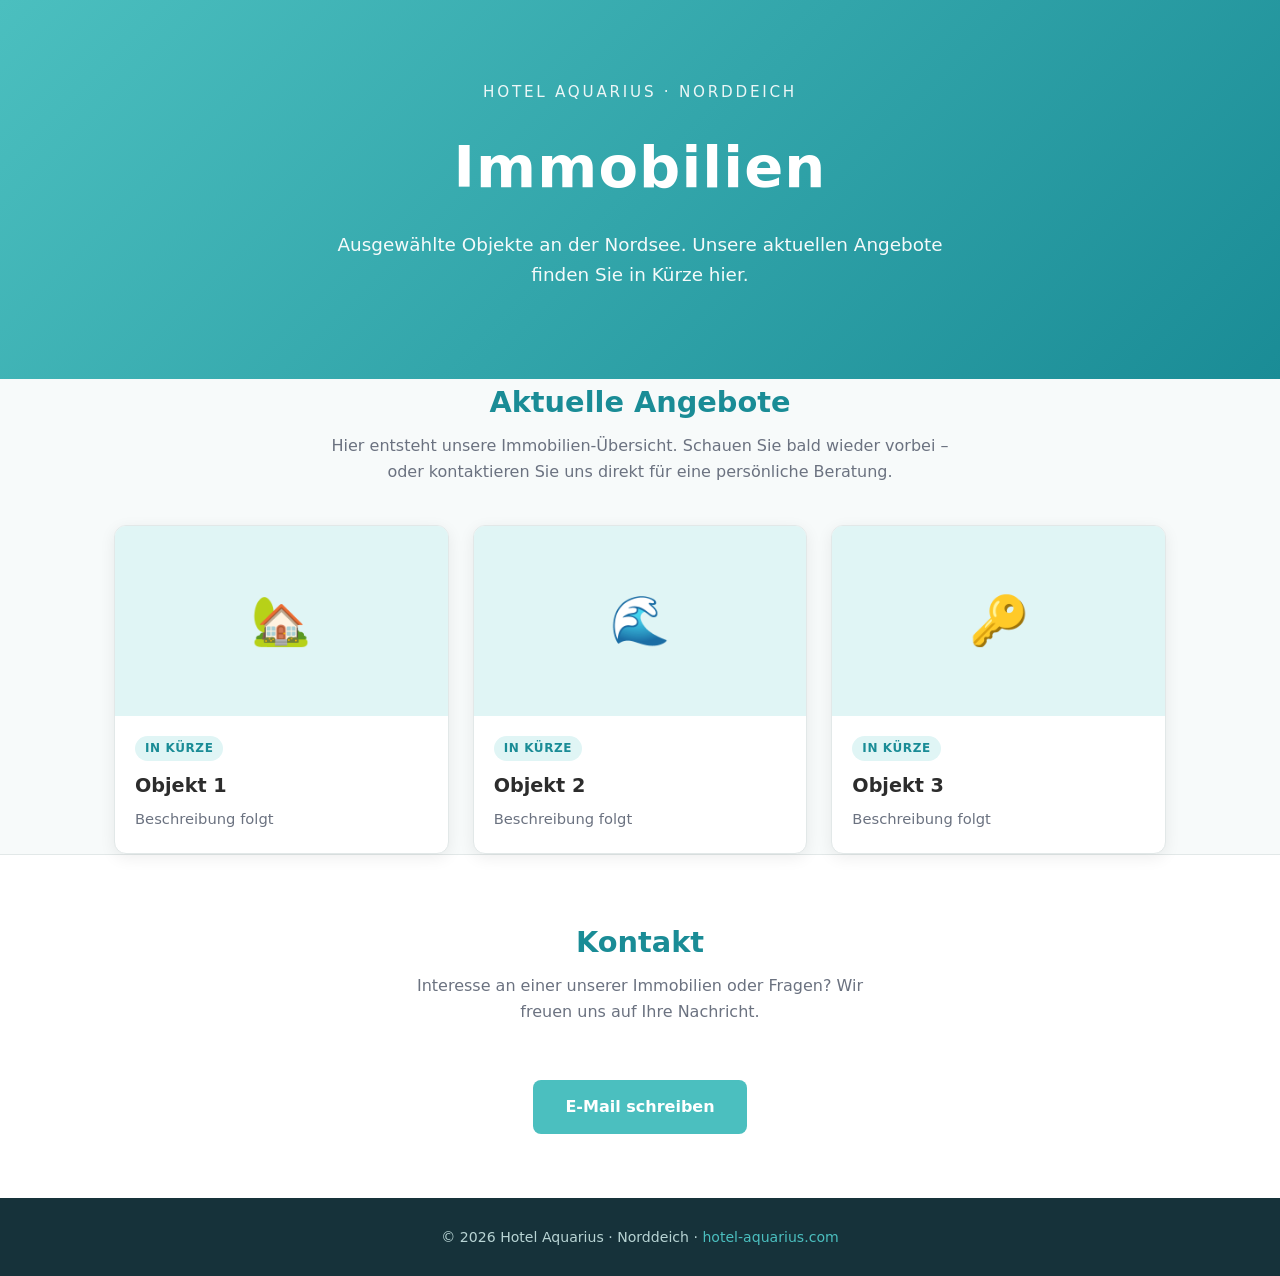
==== immobilien/index.html @ f86bed3d "Immobilien-Landingpage (statisch) Statische Seite für immobilien.hotel-aquarius.com unter immobilien" ====
<!DOCTYPE html>
<html lang="de">
<head>
<meta charset="UTF-8">
<meta name="viewport" content="width=device-width, initial-scale=1.0">
<title>Immobilien · Hotel Aquarius Norddeich</title>
<meta name="description" content="Immobilien-Angebote – Hotel Aquarius, Norddeich.">
<style>
  :root {
    --teal:       #4BBFBF;
    --teal-dark:  #1A8C96;
    --teal-light: #e0f5f5;
    --bg:         #f7fafa;
    --white:      #ffffff;
    --text:       #2c2c2c;
    --gray:       #6b7280;
    --border:     #e2e8e8;
    --shadow:     0 4px 16px rgba(0,0,0,0.07);
  }
  * { box-sizing: border-box; margin: 0; padding: 0; }
  html { scroll-behavior: smooth; }
  body {
    font-family: "Segoe UI", system-ui, -apple-system, sans-serif;
    color: var(--text);
    background: var(--bg);
    line-height: 1.6;
  }
  a { color: var(--teal-dark); }

  /* ── Hero ──────────────────────────────────────────────── */
  .hero {
    background: linear-gradient(135deg, var(--teal) 0%, var(--teal-dark) 100%);
    color: var(--white);
    padding: 80px 24px 90px;
    text-align: center;
  }
  .hero .brand {
    font-size: 0.95rem;
    letter-spacing: 0.18em;
    text-transform: uppercase;
    opacity: 0.9;
    margin-bottom: 18px;
  }
  .hero h1 {
    font-size: clamp(2.2rem, 5vw, 3.6rem);
    font-weight: 800;
    letter-spacing: 0.02em;
    margin-bottom: 16px;
  }
  .hero p {
    font-size: 1.15rem;
    max-width: 620px;
    margin: 0 auto;
    opacity: 0.95;
  }

  /* ── Container ─────────────────────────────────────────── */
  .wrap { max-width: 1100px; margin: 0 auto; padding: 0 24px; }
  section { padding: 64px 0; }
  section h2 {
    font-size: 1.8rem;
    color: var(--teal-dark);
    margin-bottom: 8px;
    text-align: center;
  }
  section .lead {
    text-align: center;
    color: var(--gray);
    max-width: 640px;
    margin: 0 auto 40px;
  }

  /* ── Objekt-Karten (Platzhalter) ──────────────────────── */
  .grid {
    display: grid;
    grid-template-columns: repeat(auto-fill, minmax(300px, 1fr));
    gap: 24px;
  }
  .card {
    background: var(--white);
    border: 1px solid var(--border);
    border-radius: 12px;
    overflow: hidden;
    box-shadow: var(--shadow);
    transition: transform 0.15s, box-shadow 0.15s;
  }
  .card:hover { transform: translateY(-4px); box-shadow: 0 8px 24px rgba(0,0,0,0.12); }
  .card .thumb {
    height: 190px;
    background: var(--teal-light);
    display: flex;
    align-items: center;
    justify-content: center;
    color: var(--teal-dark);
    font-size: 3rem;
  }
  .card .body { padding: 18px 20px 22px; }
  .card .badge {
    display: inline-block;
    background: var(--teal-light);
    color: var(--teal-dark);
    font-size: 0.75rem;
    font-weight: 700;
    padding: 3px 10px;
    border-radius: 20px;
    margin-bottom: 10px;
    text-transform: uppercase;
    letter-spacing: 0.05em;
  }
  .card h3 { font-size: 1.2rem; margin-bottom: 6px; }
  .card .meta { color: var(--gray); font-size: 0.92rem; }

  /* ── Kontakt ───────────────────────────────────────────── */
  .contact {
    background: var(--white);
    border-top: 1px solid var(--border);
  }
  .contact-box {
    max-width: 520px;
    margin: 0 auto;
    text-align: center;
  }
  .btn {
    display: inline-block;
    background: var(--teal);
    color: var(--white);
    text-decoration: none;
    font-weight: 700;
    padding: 14px 32px;
    border-radius: 8px;
    margin-top: 16px;
    transition: background 0.15s;
  }
  .btn:hover { background: var(--teal-dark); }

  /* ── Footer ────────────────────────────────────────────── */
  footer {
    background: #16323a;
    color: #b8d4d4;
    text-align: center;
    padding: 28px 24px;
    font-size: 0.88rem;
  }
  footer a { color: var(--teal); text-decoration: none; }
</style>
</head>
<body>

  <header class="hero">
    <div class="brand">Hotel Aquarius · Norddeich</div>
    <h1>Immobilien</h1>
    <p>Ausgewählte Objekte an der Nordsee. Unsere aktuellen Angebote
       finden Sie in Kürze hier.</p>
  </header>

  <main>
    <section class="wrap">
      <h2>Aktuelle Angebote</h2>
      <p class="lead">
        Hier entsteht unsere Immobilien-Übersicht. Schauen Sie bald wieder
        vorbei – oder kontaktieren Sie uns direkt für eine persönliche Beratung.
      </p>

      <div class="grid">
        <!-- Platzhalter-Karten – später durch echte Objekte ersetzen -->
        <article class="card">
          <div class="thumb">🏡</div>
          <div class="body">
            <span class="badge">In Kürze</span>
            <h3>Objekt 1</h3>
            <p class="meta">Beschreibung folgt</p>
          </div>
        </article>
        <article class="card">
          <div class="thumb">🌊</div>
          <div class="body">
            <span class="badge">In Kürze</span>
            <h3>Objekt 2</h3>
            <p class="meta">Beschreibung folgt</p>
          </div>
        </article>
        <article class="card">
          <div class="thumb">🔑</div>
          <div class="body">
            <span class="badge">In Kürze</span>
            <h3>Objekt 3</h3>
            <p class="meta">Beschreibung folgt</p>
          </div>
        </article>
      </div>
    </section>

    <section class="contact">
      <div class="wrap contact-box">
        <h2>Kontakt</h2>
        <p class="lead">
          Interesse an einer unserer Immobilien oder Fragen?
          Wir freuen uns auf Ihre Nachricht.
        </p>
        <a class="btn" href="mailto:info@hotel-aquarius.com">E-Mail schreiben</a>
      </div>
    </section>
  </main>

  <footer>
    © <span id="year">2026</span> Hotel Aquarius · Norddeich ·
    <a href="https://hotel-aquarius.com">hotel-aquarius.com</a>
    <script>document.getElementById("year").textContent = new Date().getFullYear();</script>
  </footer>

</body>
</html>
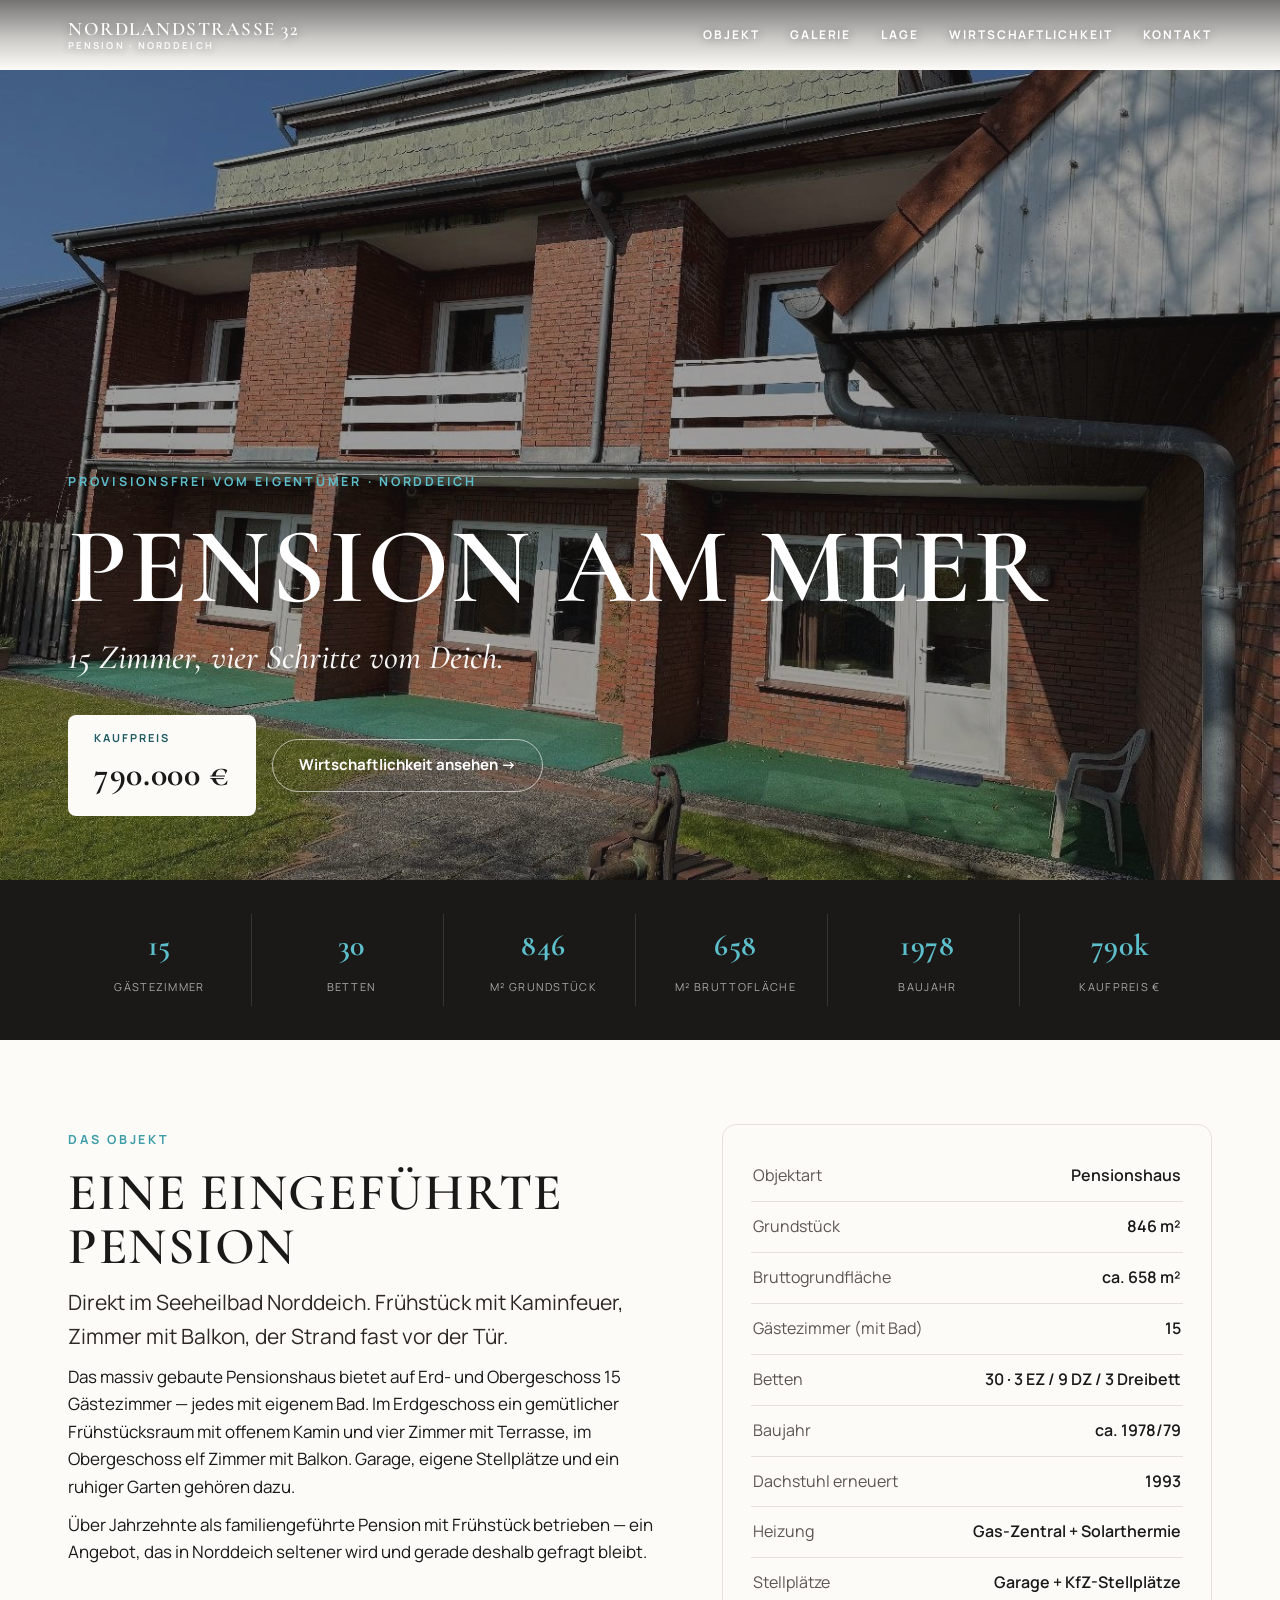
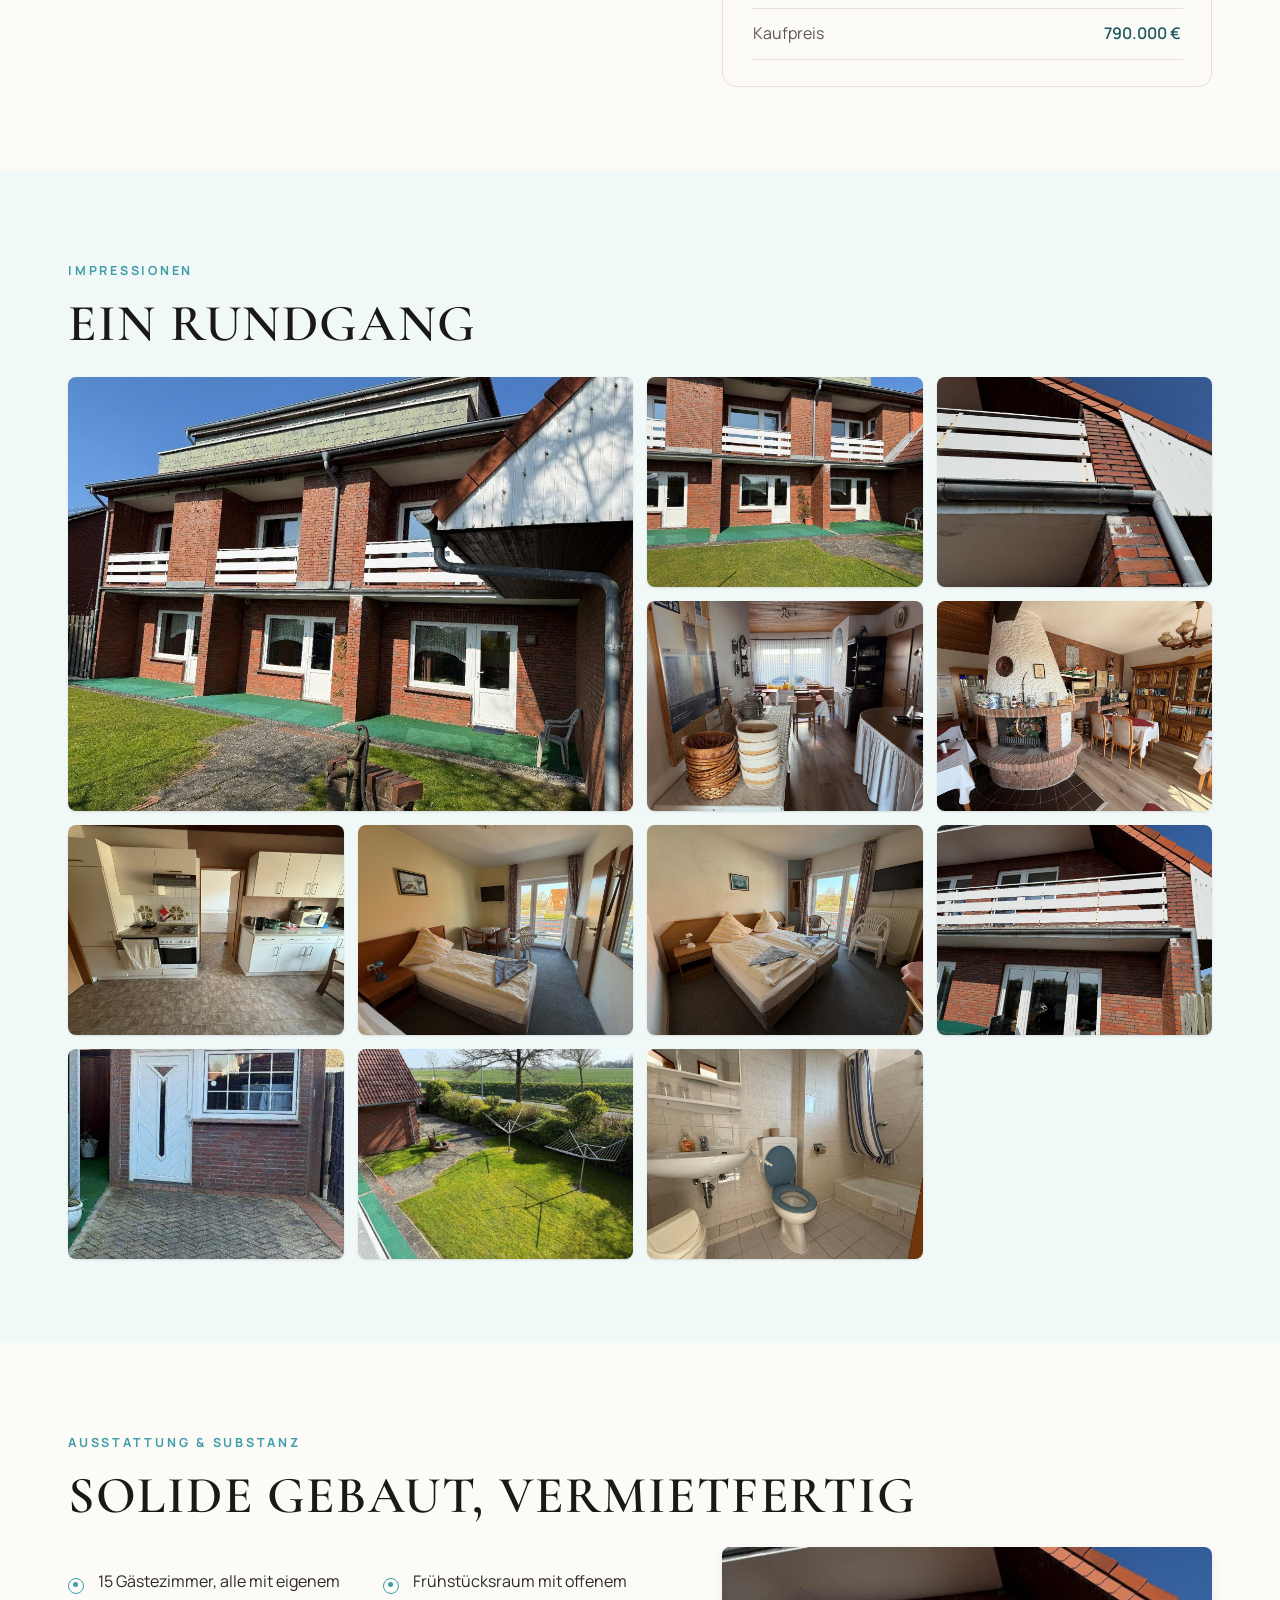
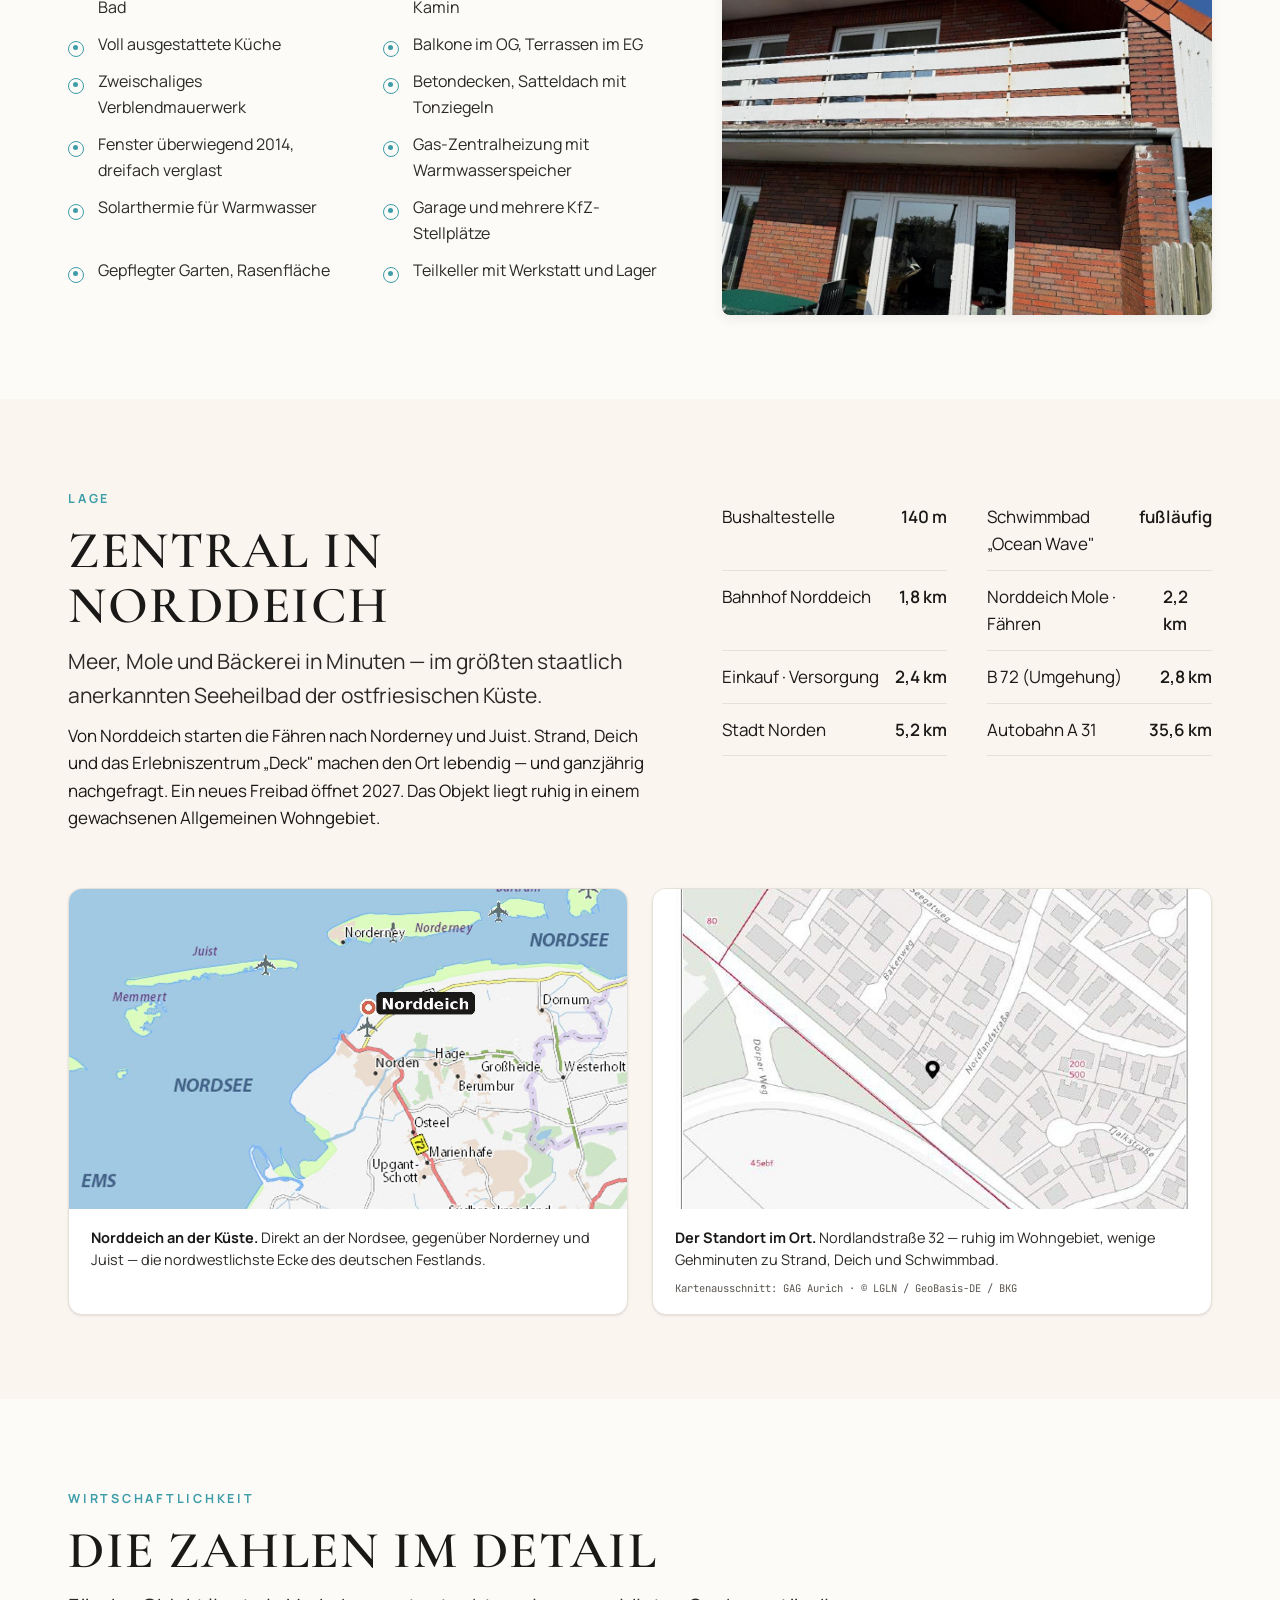
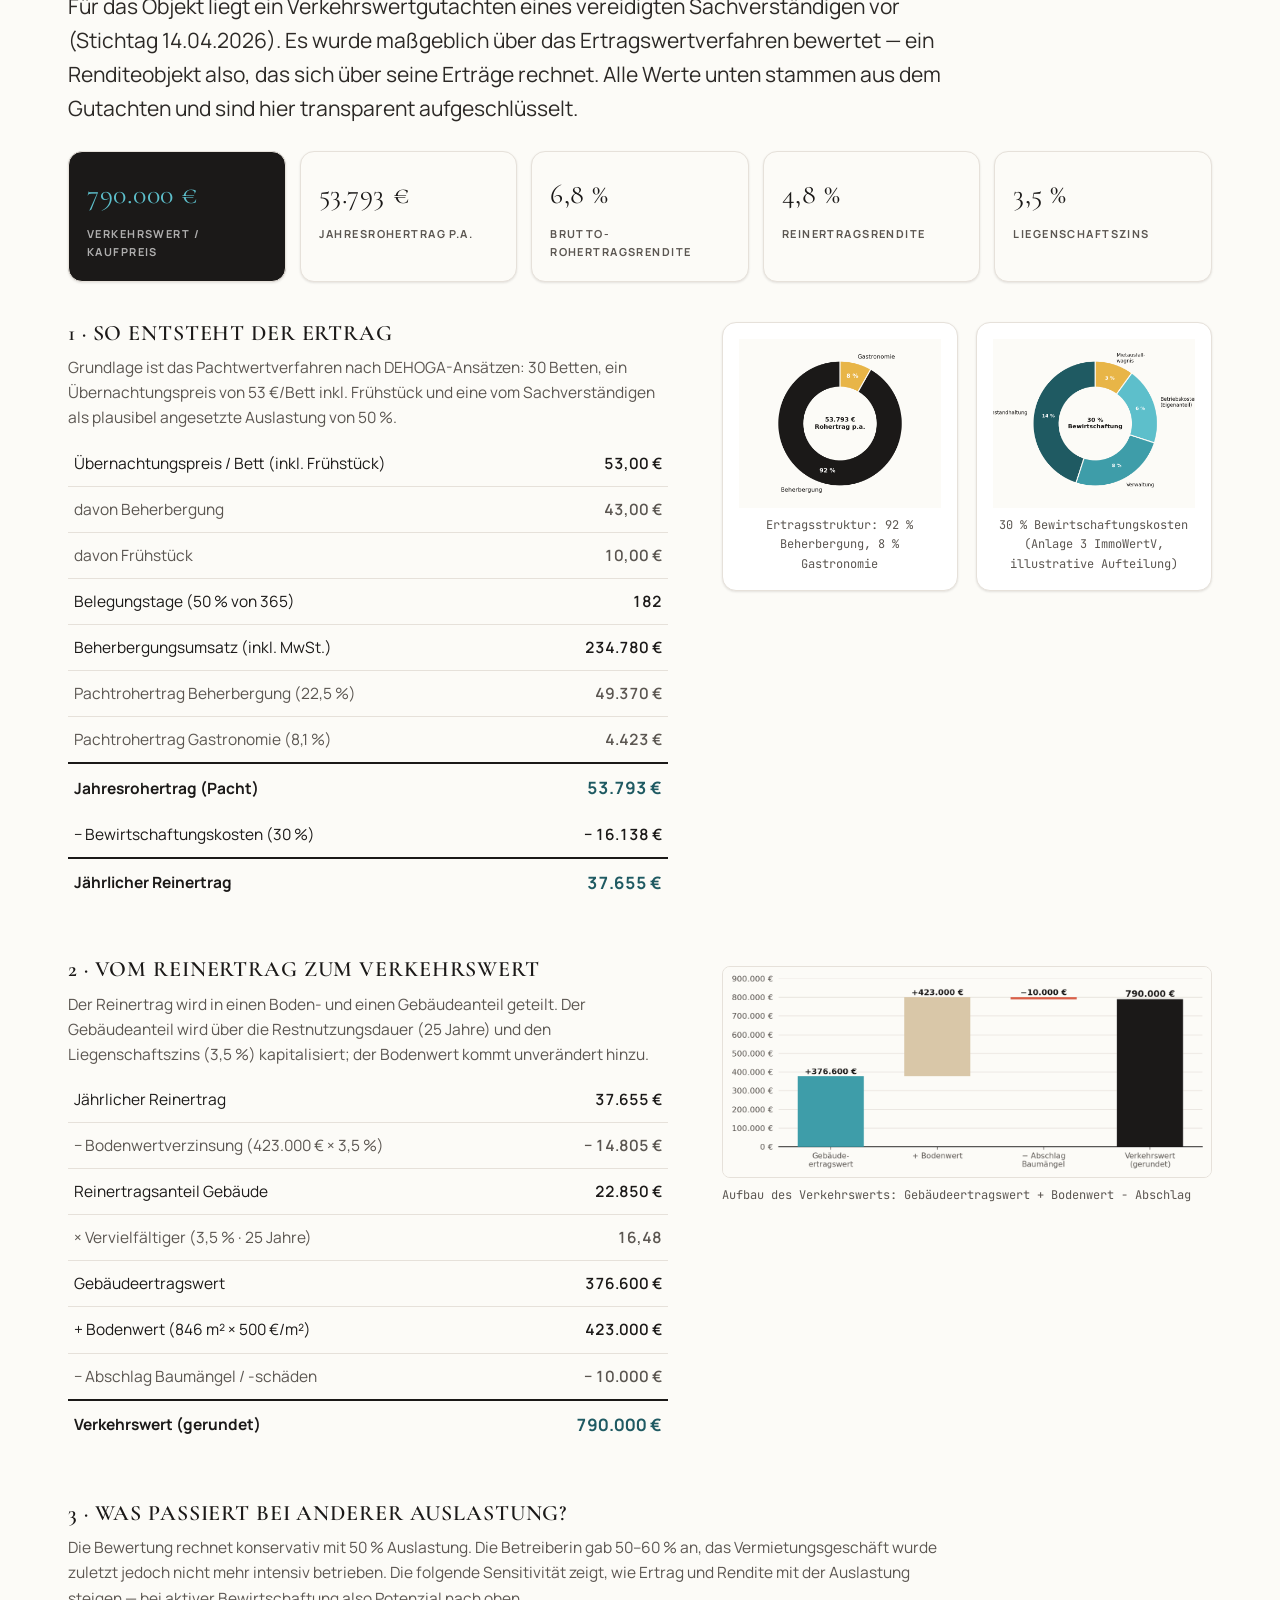
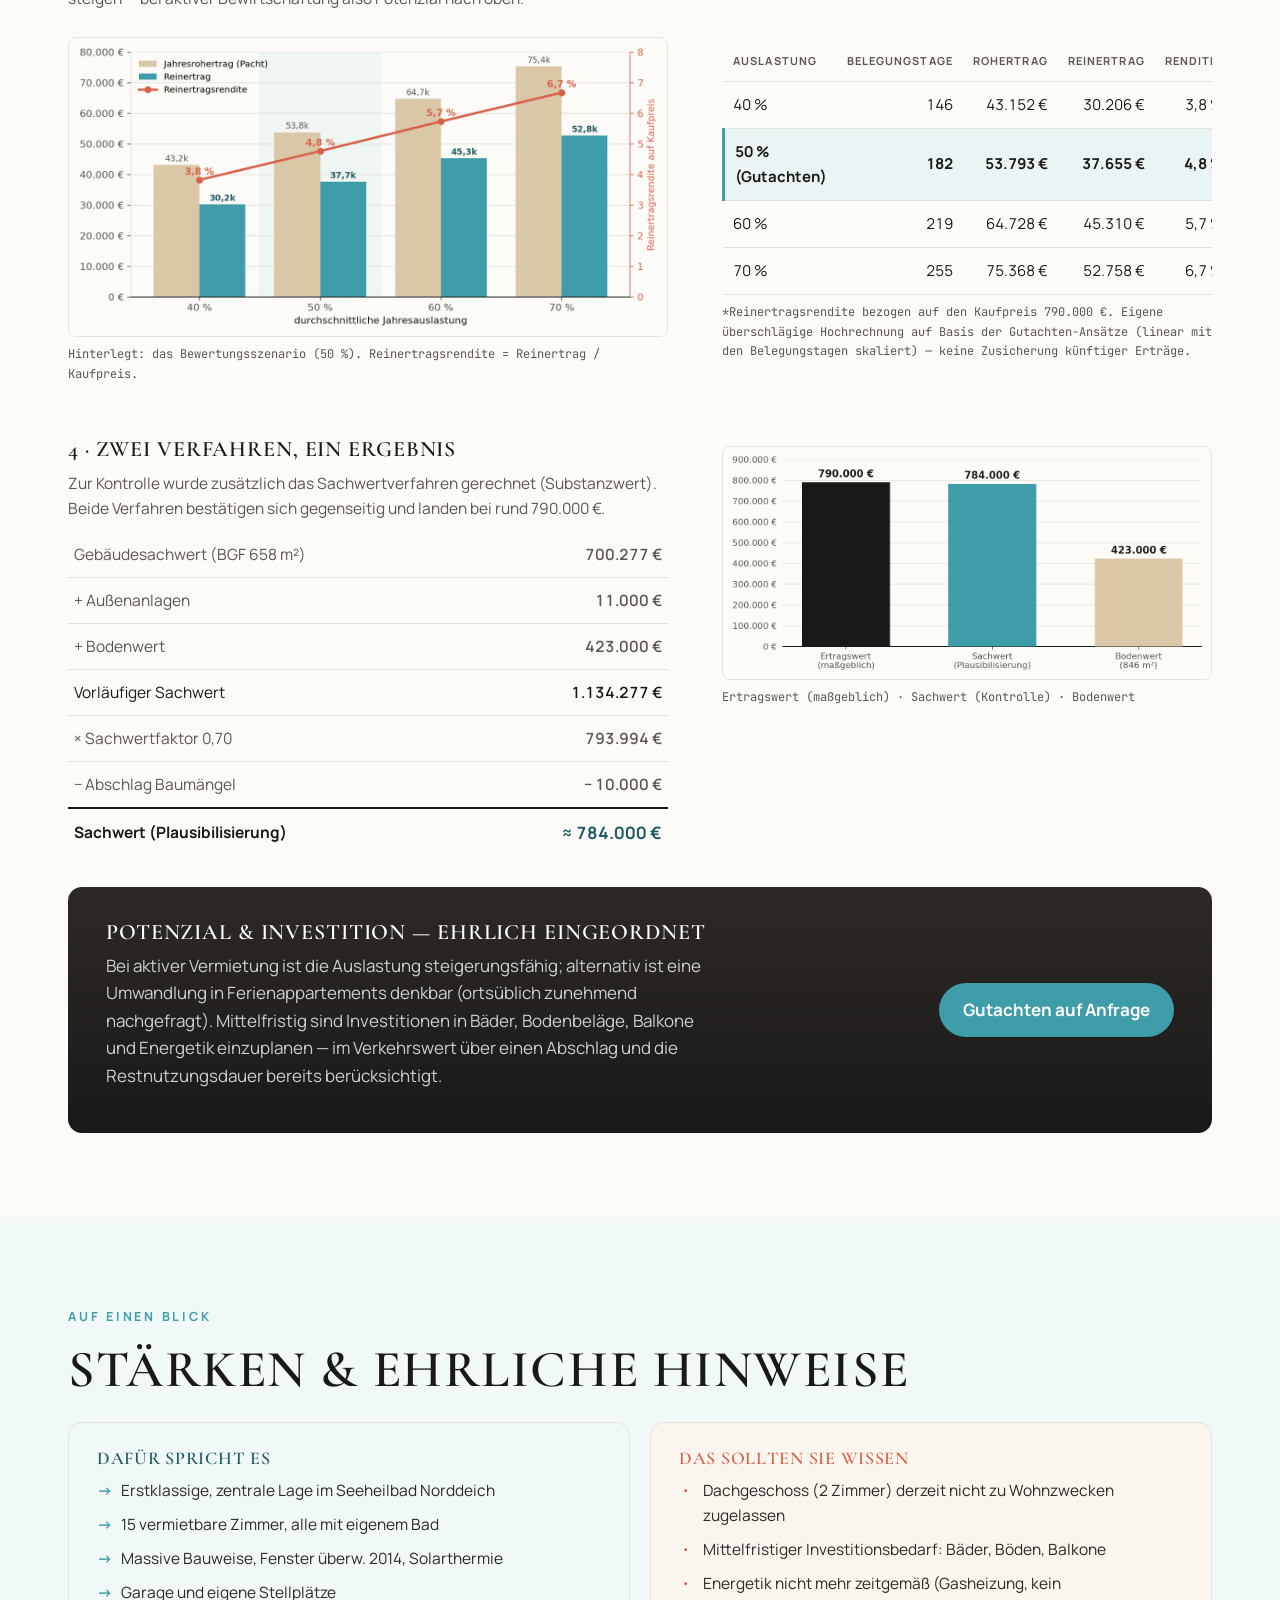
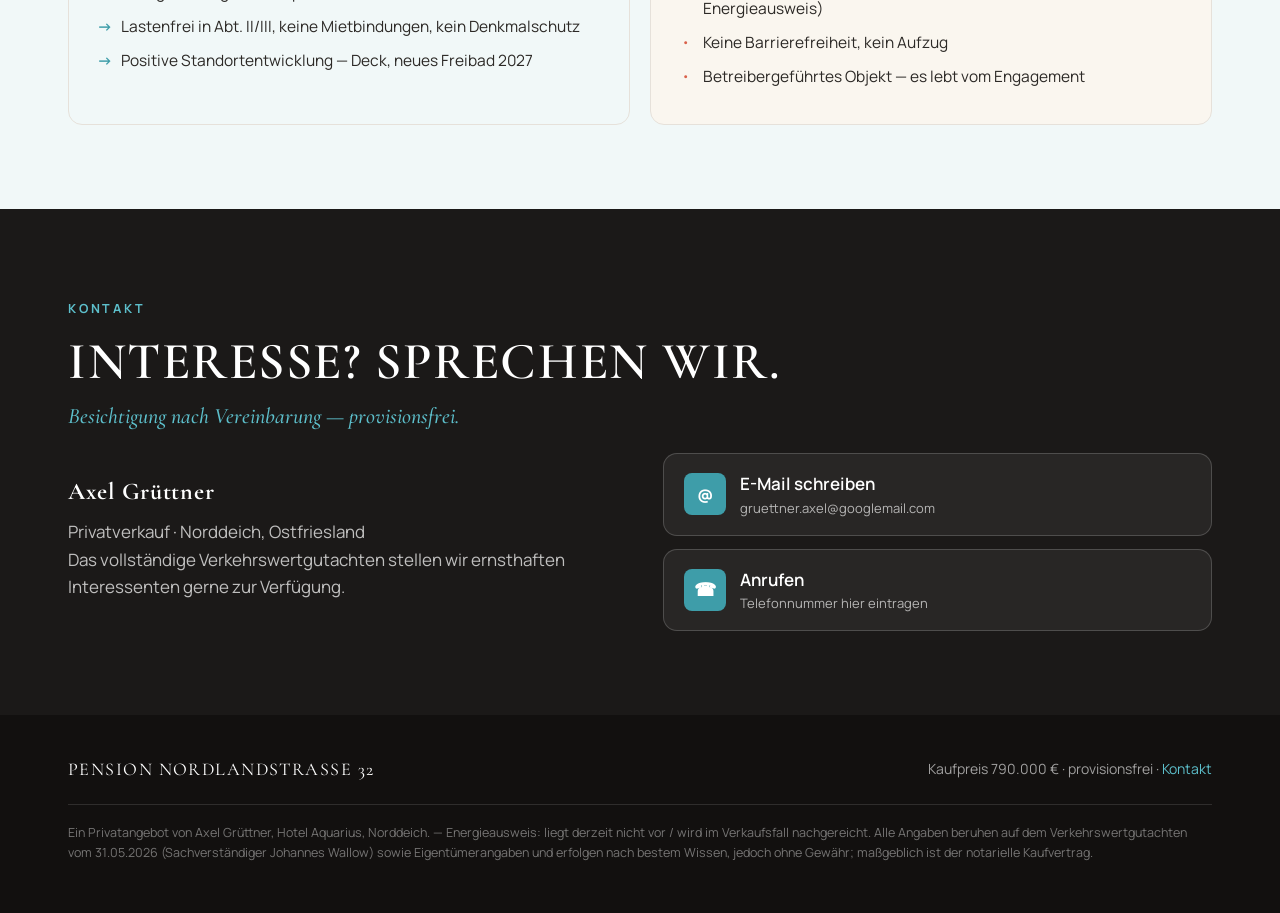
==== commit e4c3b777: "Immobilien: Pension-Verkaufsseite Nordlandstraße 32 als Hauptseite immobilien.hotel-aquarius.com zei" ====
--- a/immobilien/index.html
+++ b/immobilien/index.html
@@ -1,212 +1,580 @@
 <!DOCTYPE html>
 <html lang="de">
 <head>
-<meta charset="UTF-8">
-<meta name="viewport" content="width=device-width, initial-scale=1.0">
-<title>Immobilien · Hotel Aquarius Norddeich</title>
-<meta name="description" content="Immobilien-Angebote – Hotel Aquarius, Norddeich.">
+<meta charset="utf-8">
+<meta name="viewport" content="width=device-width, initial-scale=1">
+<title>Pension am Meer · Nordlandstraße 32, Norddeich — Verkauf | 790.000 €</title>
+<meta name="description" content="Provisionsfreies Pensionshaus mit 15 Gästezimmern, vier Schritte vom Deich in Norddeich. 846 m² Grundstück, Verkehrswert 790.000 €, Verkehrswertgutachten 2026 vorhanden.">
+<link rel="preconnect" href="https://fonts.googleapis.com">
+<link rel="preconnect" href="https://fonts.gstatic.com" crossorigin>
+<link href="https://fonts.googleapis.com/css2?family=Cormorant+Garamond:ital,wght@0,500;0,600;1,500;1,600&family=Manrope:wght@400;500;600;700;800&family=JetBrains+Mono:wght@400;500&display=swap" rel="stylesheet">
 <style>
-  :root {
-    --teal:       #4BBFBF;
-    --teal-dark:  #1A8C96;
-    --teal-light: #e0f5f5;
-    --bg:         #f7fafa;
-    --white:      #ffffff;
-    --text:       #2c2c2c;
-    --gray:       #6b7280;
-    --border:     #e2e8e8;
-    --shadow:     0 4px 16px rgba(0,0,0,0.07);
-  }
-  * { box-sizing: border-box; margin: 0; padding: 0; }
-  html { scroll-behavior: smooth; }
-  body {
-    font-family: "Segoe UI", system-ui, -apple-system, sans-serif;
-    color: var(--text);
-    background: var(--bg);
-    line-height: 1.6;
-  }
-  a { color: var(--teal-dark); }
-
-  /* ── Hero ──────────────────────────────────────────────── */
-  .hero {
-    background: linear-gradient(135deg, var(--teal) 0%, var(--teal-dark) 100%);
-    color: var(--white);
-    padding: 80px 24px 90px;
-    text-align: center;
-  }
-  .hero .brand {
-    font-size: 0.95rem;
-    letter-spacing: 0.18em;
-    text-transform: uppercase;
-    opacity: 0.9;
-    margin-bottom: 18px;
-  }
-  .hero h1 {
-    font-size: clamp(2.2rem, 5vw, 3.6rem);
-    font-weight: 800;
-    letter-spacing: 0.02em;
-    margin-bottom: 16px;
-  }
-  .hero p {
-    font-size: 1.15rem;
-    max-width: 620px;
-    margin: 0 auto;
-    opacity: 0.95;
-  }
-
-  /* ── Container ─────────────────────────────────────────── */
-  .wrap { max-width: 1100px; margin: 0 auto; padding: 0 24px; }
-  section { padding: 64px 0; }
-  section h2 {
-    font-size: 1.8rem;
-    color: var(--teal-dark);
-    margin-bottom: 8px;
-    text-align: center;
-  }
-  section .lead {
-    text-align: center;
-    color: var(--gray);
-    max-width: 640px;
-    margin: 0 auto 40px;
-  }
-
-  /* ── Objekt-Karten (Platzhalter) ──────────────────────── */
-  .grid {
-    display: grid;
-    grid-template-columns: repeat(auto-fill, minmax(300px, 1fr));
-    gap: 24px;
-  }
-  .card {
-    background: var(--white);
-    border: 1px solid var(--border);
-    border-radius: 12px;
-    overflow: hidden;
-    box-shadow: var(--shadow);
-    transition: transform 0.15s, box-shadow 0.15s;
-  }
-  .card:hover { transform: translateY(-4px); box-shadow: 0 8px 24px rgba(0,0,0,0.12); }
-  .card .thumb {
-    height: 190px;
-    background: var(--teal-light);
-    display: flex;
-    align-items: center;
-    justify-content: center;
-    color: var(--teal-dark);
-    font-size: 3rem;
-  }
-  .card .body { padding: 18px 20px 22px; }
-  .card .badge {
-    display: inline-block;
-    background: var(--teal-light);
-    color: var(--teal-dark);
-    font-size: 0.75rem;
-    font-weight: 700;
-    padding: 3px 10px;
-    border-radius: 20px;
-    margin-bottom: 10px;
-    text-transform: uppercase;
-    letter-spacing: 0.05em;
-  }
-  .card h3 { font-size: 1.2rem; margin-bottom: 6px; }
-  .card .meta { color: var(--gray); font-size: 0.92rem; }
-
-  /* ── Kontakt ───────────────────────────────────────────── */
-  .contact {
-    background: var(--white);
-    border-top: 1px solid var(--border);
-  }
-  .contact-box {
-    max-width: 520px;
-    margin: 0 auto;
-    text-align: center;
-  }
-  .btn {
-    display: inline-block;
-    background: var(--teal);
-    color: var(--white);
-    text-decoration: none;
-    font-weight: 700;
-    padding: 14px 32px;
-    border-radius: 8px;
-    margin-top: 16px;
-    transition: background 0.15s;
-  }
-  .btn:hover { background: var(--teal-dark); }
-
-  /* ── Footer ────────────────────────────────────────────── */
-  footer {
-    background: #16323a;
-    color: #b8d4d4;
-    text-align: center;
-    padding: 28px 24px;
-    font-size: 0.88rem;
-  }
-  footer a { color: var(--teal); text-decoration: none; }
+/* Marken-Display: Felixti (falls als Systemschrift/Datei vorhanden), sonst sauberer Fallback auf Cormorant Garamond.
+   Zum Aktivieren der echten Felixti: @font-face mit eigener Schriftdatei ergänzen. */
+:root{
+  --slate-ink:#1B1918; --slate-700:#2c2926; --slate-500:#5b5651;
+  --aqua-teal:#5DBFCB; --aqua-teal-deep:#3E9DA9; --aqua-teal-ink:#1F5A62;
+  --sand-50:#FAF6EF; --sand-100:#F2EADD; --sand-200:#E8DCC8; --sand:#D9C7A8;
+  --foam-50:#F1F8F8; --foam-100:#EAF4F4;
+  --paper:#FCFBF7; --coral:#D9614A; --buoy:#E8B547;
+  --line:#E6E1DA; --fg1:#1B1918; --fg2:#5b5651;
+  --r-lg:14px; --r-md:8px; --r-pill:999px;
+  --shadow-1:0 1px 2px rgba(27,25,24,.05),0 1px 3px rgba(27,25,24,.06);
+  --shadow-2:0 4px 12px rgba(27,25,24,.07);
+  --shadow-3:0 14px 38px rgba(27,25,24,.13);
+  --ease-out:cubic-bezier(0.16,1,0.3,1); --dur:220ms;
+  --display:'Felixti','Cormorant Garamond',Georgia,serif;
+  --serif:'Cormorant Garamond',Georgia,serif;
+  --sans:'Manrope',-apple-system,Segoe UI,Roboto,sans-serif;
+  --mono:'JetBrains Mono',ui-monospace,monospace;
+  --maxw:1200px;
+}
+*{box-sizing:border-box;margin:0;padding:0}
+html{scroll-behavior:smooth}
+body{font-family:var(--sans);color:var(--fg1);background:var(--paper);font-size:17px;line-height:1.62;-webkit-font-smoothing:antialiased}
+img{display:block;max-width:100%}
+a{color:var(--aqua-teal-ink);text-decoration:none;transition:color var(--dur) var(--ease-out)}
+a:hover{color:var(--aqua-teal-deep)}
+.wrap{max-width:var(--maxw);margin:0 auto;padding:0 28px}
+.narrow{max-width:880px}
+section{padding:84px 0}
+@media(max-width:760px){section{padding:52px 0}}
+
+.eyebrow{font-family:var(--sans);font-weight:700;text-transform:uppercase;letter-spacing:.22em;font-size:12.5px;color:var(--aqua-teal-deep)}
+h1,h2,h3{font-family:var(--display);font-weight:600;text-transform:uppercase;letter-spacing:.03em;color:var(--slate-ink);line-height:1.05}
+h2{font-size:clamp(30px,4.6vw,52px);margin:14px 0 8px}
+h3{font-size:22px;letter-spacing:.04em}
+.flourish{font-family:var(--serif);font-style:italic;text-transform:none;letter-spacing:0;color:var(--aqua-teal-ink);font-weight:500}
+p{margin:10px 0}
+.lead{font-size:21px;color:var(--slate-700)}
+
+/* BUTTONS */
+.btn{display:inline-flex;align-items:center;gap:9px;font-family:var(--sans);font-weight:700;font-size:15px;border-radius:var(--r-pill);padding:13px 26px;cursor:pointer;border:1.5px solid transparent;transition:all var(--dur) var(--ease-out)}
+.btn-primary{background:var(--slate-ink);color:#fff}
+.btn-primary:hover{background:var(--slate-700);color:#fff;transform:translateY(-1px)}
+.btn-accent{background:var(--aqua-teal-deep);color:#fff}
+.btn-accent:hover{background:var(--aqua-teal-ink);color:#fff}
+.btn-ghost{background:transparent;border-color:rgba(255,255,255,.6);color:#fff}
+.btn-ghost:hover{background:#fff;color:var(--slate-ink)}
+
+/* HEADER */
+header{position:sticky;top:0;z-index:60;transition:background var(--dur) var(--ease-out),box-shadow var(--dur) var(--ease-out)}
+/* Über dem Titelbild: dezente Schutz-Abdunklung, damit weiße Menüschrift immer lesbar ist */
+header.on-photo:not(.scrolled){background:linear-gradient(180deg,rgba(18,16,15,.58) 0%,rgba(18,16,15,.18) 60%,rgba(18,16,15,0) 100%)}
+header.scrolled{background:rgba(252,251,247,.9);backdrop-filter:blur(14px);border-bottom:1px solid var(--line)}
+.nav{display:flex;align-items:center;justify-content:space-between;height:70px}
+.wordmark{display:flex;flex-direction:column;line-height:1}
+.wordmark .nm{font-family:var(--display);text-transform:uppercase;letter-spacing:.08em;font-size:19px;color:var(--slate-ink);font-weight:600}
+.wordmark .sub{font-family:var(--sans);text-transform:uppercase;letter-spacing:.22em;font-size:9.5px;color:var(--aqua-teal-deep);font-weight:700;margin-top:3px}
+.nav-links{display:flex;gap:30px;align-items:center}
+.nav-links a{font-family:var(--sans);text-transform:uppercase;letter-spacing:.16em;font-size:12px;font-weight:700;color:var(--slate-700)}
+.nav-links a:hover{color:var(--aqua-teal-deep)}
+header.on-photo:not(.scrolled) .wordmark .nm{color:#fff;text-shadow:0 1px 10px rgba(0,0,0,.45)}
+header.on-photo:not(.scrolled) .wordmark .sub{color:#fff;opacity:.85;text-shadow:0 1px 8px rgba(0,0,0,.4)}
+header.on-photo:not(.scrolled) .nav-links a{color:#fff;text-shadow:0 1px 10px rgba(0,0,0,.45)}
+
+/* HERO */
+.hero{position:relative;min-height:90vh;display:flex;align-items:flex-end;color:#fff;background-size:cover;background-position:center}
+.hero::after{content:"";position:absolute;inset:0;background:rgba(27,25,24,.42)}
+.hero .inner{position:relative;z-index:2;width:100%;padding-bottom:64px}
+.hero .eyebrow{color:var(--aqua-teal)}
+.hero h1{color:#fff;font-size:clamp(46px,8.4vw,108px);margin:18px 0 6px;letter-spacing:.02em}
+.hero .flourish{color:#fff;font-size:clamp(22px,3.2vw,34px);display:block;margin-bottom:30px;opacity:.95}
+.hero .pricebar{display:flex;flex-wrap:wrap;gap:16px;align-items:center}
+.hero .pricebox{background:var(--paper);color:var(--slate-ink);padding:14px 26px;border-radius:var(--r-md)}
+.hero .pricebox small{display:block;font-family:var(--sans);font-size:11px;text-transform:uppercase;letter-spacing:.18em;font-weight:700;color:var(--aqua-teal-ink)}
+.hero .pricebox b{font-family:var(--display);font-size:34px;letter-spacing:.02em}
+
+/* FACTS */
+.facts{background:var(--slate-ink);color:#fff}
+.facts .row{display:grid;grid-template-columns:repeat(6,1fr);gap:8px;padding:34px 0}
+.fact{text-align:center;padding:8px;border-right:1px solid rgba(255,255,255,.12)}
+.fact:last-child{border-right:none}
+.fact b{display:block;font-family:var(--display);font-size:30px;color:var(--aqua-teal);letter-spacing:.02em}
+.fact span{font-family:var(--sans);font-size:11px;color:rgba(255,255,255,.62);text-transform:uppercase;letter-spacing:.12em}
+
+.soft{background:var(--foam-50)}
+.sand{background:var(--sand-50)}
+.dark{background:var(--slate-ink);color:#fff}
+.dark h2,.dark h3{color:#fff}
+.dark .lead{color:rgba(255,255,255,.8)}
+.dark .flourish{color:var(--aqua-teal)}
+
+.grid2{display:grid;grid-template-columns:1.1fr .9fr;gap:54px;align-items:start}
+@media(max-width:860px){.grid2{grid-template-columns:1fr;gap:30px}}
+
+/* SPECS TABLE */
+.specs{width:100%;border-collapse:collapse;font-size:16px}
+.specs td{padding:12px 2px;border-bottom:1px solid var(--line)}
+.specs td:first-child{color:var(--fg2)}
+.specs td:last-child{color:var(--slate-ink);font-weight:600;text-align:right}
+.dark .specs td{border-color:rgba(255,255,255,.14)}
+.dark .specs td:first-child{color:rgba(255,255,255,.6)}
+.dark .specs td:last-child{color:#fff}
+
+/* FEATURE LIST */
+.feature-list{list-style:none;display:grid;grid-template-columns:1fr 1fr;gap:11px 30px;margin-top:22px}
+@media(max-width:860px){.feature-list{grid-template-columns:1fr}}
+.feature-list li{position:relative;padding-left:30px;font-size:16px;color:var(--slate-700)}
+.feature-list li::before{content:"";position:absolute;left:0;top:9px;width:14px;height:14px;border-radius:50%;border:1.5px solid var(--aqua-teal-deep)}
+.feature-list li::after{content:"";position:absolute;left:5px;top:13px;width:5px;height:5px;border-radius:50%;background:var(--aqua-teal-deep)}
+
+/* GALLERY */
+.gallery{display:grid;grid-template-columns:repeat(4,1fr);gap:14px}
+.gallery a{overflow:hidden;border-radius:var(--r-md);display:block;box-shadow:var(--shadow-1)}
+.gallery img{width:100%;height:210px;object-fit:cover;transition:transform .6s var(--ease-out)}
+.gallery a:hover img{transform:scale(1.06)}
+.gallery .big{grid-column:span 2;grid-row:span 2}
+.gallery .big img{height:434px}
+@media(max-width:860px){.gallery{grid-template-columns:repeat(2,1fr)}.gallery .big{grid-column:span 2}.gallery .big img{height:250px}}
+
+/* MAPS */
+.maps{display:grid;grid-template-columns:1fr 1fr;gap:24px;margin-top:46px}
+@media(max-width:860px){.maps{grid-template-columns:1fr}}
+.mapcard{background:#fff;border:1px solid var(--line);border-radius:var(--r-lg);overflow:hidden;box-shadow:var(--shadow-1);margin:0}
+.mapcard img{width:100%;height:320px;object-fit:cover;background:#eee}
+.mapcard figcaption{padding:18px 22px;font-size:14.5px;color:var(--slate-700);line-height:1.55}
+.mapcard figcaption b{color:var(--slate-ink);font-weight:700}
+.mapcard .src{display:block;font-family:var(--mono);font-size:10.5px;color:var(--fg2);margin-top:8px}
+
+/* DISTANCES */
+.dist{list-style:none;display:grid;grid-template-columns:1fr 1fr;gap:0 40px;margin-top:8px}
+@media(max-width:860px){.dist{grid-template-columns:1fr}}
+.dist li{display:flex;justify-content:space-between;border-bottom:1px solid var(--line);padding:12px 0}
+.dist li span:last-child{color:var(--slate-ink);font-weight:600}
+
+/* KENNZAHL CARDS */
+.kpis{display:grid;grid-template-columns:repeat(5,1fr);gap:14px;margin:26px 0}
+@media(max-width:860px){.kpis{grid-template-columns:repeat(2,1fr)}}
+.kpi{background:var(--paper);border:1px solid var(--line);border-radius:var(--r-lg);padding:20px 18px;box-shadow:var(--shadow-1)}
+.kpi .v{font-family:var(--display);font-size:28px;color:var(--slate-ink);letter-spacing:.02em}
+.kpi .k{font-family:var(--sans);font-size:11px;text-transform:uppercase;letter-spacing:.13em;color:var(--fg2);font-weight:700;margin-top:8px}
+.kpi.accent{background:var(--slate-ink)}
+.kpi.accent .v{color:var(--aqua-teal)}
+.kpi.accent .k{color:rgba(255,255,255,.65)}
+
+/* CARD */
+.card{background:#fff;border:1px solid var(--line);border-radius:var(--r-lg);box-shadow:var(--shadow-1);transition:all var(--dur) var(--ease-out)}
+.card:hover{box-shadow:var(--shadow-3);transform:translateY(-4px)}
+.panel{background:var(--paper);border:1px solid var(--line);border-radius:var(--r-lg);padding:26px 28px}
+
+/* CALC TABLE */
+.calc{width:100%;border-collapse:collapse;font-size:15.5px}
+.calc td{padding:10px 6px;border-bottom:1px solid var(--line)}
+.calc td:last-child{text-align:right;font-variant-numeric:tabular-nums;font-weight:600;color:var(--slate-ink);white-space:nowrap}
+.calc tr.sum td{border-top:2px solid var(--slate-ink);border-bottom:none;font-weight:700}
+.calc tr.sum td:last-child{color:var(--aqua-teal-ink);font-size:17px}
+.calc tr.minor td{color:var(--fg2)}
+.calc .note{font-family:var(--mono);font-size:12px;color:var(--fg2)}
+
+.tablewrap{overflow-x:auto}
+.scn{width:100%;border-collapse:collapse;font-size:15px}
+.scn th,.scn td{padding:11px 10px;text-align:right;border-bottom:1px solid var(--line);font-variant-numeric:tabular-nums}
+.scn th:first-child,.scn td:first-child{text-align:left}
+.scn thead th{font-family:var(--sans);text-transform:uppercase;letter-spacing:.1em;font-size:11px;color:var(--fg2);font-weight:700}
+.scn tr.hi td{background:var(--foam-100);font-weight:700;color:var(--slate-ink)}
+.scn tr.hi td:first-child{border-left:3px solid var(--aqua-teal-deep)}
+
+.figure{margin-top:8px}
+.figure img{width:100%;border-radius:var(--r-md);border:1px solid var(--line)}
+.figcap{font-family:var(--mono);font-size:12px;color:var(--fg2);margin-top:8px}
+
+.banner{background:linear-gradient(0deg,var(--slate-ink),var(--slate-700));color:#fff;border-radius:var(--r-lg);padding:34px 38px;display:flex;flex-wrap:wrap;justify-content:space-between;align-items:center;gap:22px;margin-top:30px}
+.banner h3{color:#fff}
+.banner p{color:rgba(255,255,255,.78);max-width:600px;margin-top:8px}
+.banner .pill{background:var(--aqua-teal-deep);color:#fff;font-weight:700;padding:13px 24px;border-radius:var(--r-pill);white-space:nowrap}
+
+.points{display:grid;grid-template-columns:1fr 1fr;gap:20px}
+@media(max-width:860px){.points{grid-template-columns:1fr}}
+.pc{border-radius:var(--r-lg);padding:26px 28px;border:1px solid var(--line)}
+.pc.s{background:var(--foam-50)}
+.pc.h{background:var(--sand-50)}
+.pc h3{font-size:18px;margin-bottom:10px}
+.pc.s h3{color:var(--aqua-teal-ink)}.pc.h h3{color:var(--coral)}
+.pc ul{list-style:none}
+.pc li{position:relative;padding-left:24px;margin:9px 0;color:var(--slate-700);font-size:15.5px}
+.pc.s li::before{content:"→";position:absolute;left:0;color:var(--aqua-teal-deep);font-weight:700}
+.pc.h li::before{content:"·";position:absolute;left:4px;color:var(--coral);font-weight:700;font-size:20px;top:-4px}
+
+/* CONTACT */
+.contact .cbox{display:grid;grid-template-columns:1fr 1fr;gap:46px;align-items:center;margin-top:18px}
+@media(max-width:860px){.contact .cbox{grid-template-columns:1fr}}
+.who b{font-family:var(--display);font-size:24px;letter-spacing:.03em}
+.who p{color:rgba(255,255,255,.72);margin-top:6px}
+.cbtns{display:flex;flex-direction:column;gap:13px}
+.cbtns a{display:flex;align-items:center;gap:14px;background:rgba(255,255,255,.06);border:1px solid rgba(255,255,255,.18);padding:16px 20px;border-radius:var(--r-lg);color:#fff;font-weight:600;transition:all var(--dur) var(--ease-out)}
+.cbtns a:hover{background:rgba(255,255,255,.13)}
+.cbtns a .em{width:42px;height:42px;border-radius:var(--r-md);background:var(--aqua-teal-deep);color:#fff;display:grid;place-items:center;font-size:18px;font-weight:700;flex-shrink:0}
+.cbtns a small{display:block;font-weight:400;color:rgba(255,255,255,.66);font-size:13px}
+
+footer{background:#12100f;color:rgba(255,255,255,.6);font-size:14px;padding:40px 0}
+footer .top{display:flex;flex-wrap:wrap;justify-content:space-between;gap:18px;align-items:center;border-bottom:1px solid rgba(255,255,255,.12);padding-bottom:20px}
+footer .top .bm{font-family:var(--display);text-transform:uppercase;letter-spacing:.08em;font-size:18px;color:#fff}
+footer a{color:var(--aqua-teal)}
+.disc{font-size:12.5px;color:rgba(255,255,255,.42);margin-top:18px;line-height:1.6}
+
+/* reveal — content is ALWAYS visible; the .in class only replays a subtle fade-up.
+   This guarantees nothing is ever hidden, even if JS/observer fails. */
+.reveal{opacity:1;transform:none}
+.reveal.in{animation:rise .6s var(--ease-out) both}
+@keyframes rise{from{opacity:.35;transform:translateY(12px)}to{opacity:1;transform:none}}
+@media(prefers-reduced-motion:reduce){.reveal.in{animation:none}}
+
+/* LIGHTBOX */
+.lb{position:fixed;inset:0;background:rgba(18,16,15,.95);display:none;z-index:100;align-items:center;justify-content:center;padding:30px}
+.lb.open{display:flex}
+.lb img{max-width:94%;max-height:92%;border-radius:var(--r-md)}
+.lb .x{position:absolute;top:20px;right:30px;color:#fff;font-size:38px;cursor:pointer;line-height:1}
+.lb .nv{position:absolute;top:50%;transform:translateY(-50%);color:#fff;font-size:46px;cursor:pointer;user-select:none;padding:0 20px}
+.lb .pv{left:4px}.lb .nx{right:4px}
 </style>
+<noscript><style>.reveal{opacity:1!important;transform:none!important}</style></noscript>
 </head>
 <body>
 
-  <header class="hero">
-    <div class="brand">Hotel Aquarius · Norddeich</div>
-    <h1>Immobilien</h1>
-    <p>Ausgewählte Objekte an der Nordsee. Unsere aktuellen Angebote
-       finden Sie in Kürze hier.</p>
-  </header>
-
-  <main>
-    <section class="wrap">
-      <h2>Aktuelle Angebote</h2>
-      <p class="lead">
-        Hier entsteht unsere Immobilien-Übersicht. Schauen Sie bald wieder
-        vorbei – oder kontaktieren Sie uns direkt für eine persönliche Beratung.
-      </p>
-
-      <div class="grid">
-        <!-- Platzhalter-Karten – später durch echte Objekte ersetzen -->
-        <article class="card">
-          <div class="thumb">🏡</div>
-          <div class="body">
-            <span class="badge">In Kürze</span>
-            <h3>Objekt 1</h3>
-            <p class="meta">Beschreibung folgt</p>
+<header id="hdr" class="on-photo">
+  <div class="wrap nav">
+    <div class="wordmark">
+      <span class="nm">Nordlandstraße 32</span>
+      <span class="sub">Pension · Norddeich</span>
+    </div>
+    <nav class="nav-links">
+      <a href="#objekt">Objekt</a>
+      <a href="#galerie">Galerie</a>
+      <a href="#lage">Lage</a>
+      <a href="#wirtschaft">Wirtschaftlichkeit</a>
+      <a href="#kontakt">Kontakt</a>
+    </nav>
+  </div>
+</header>
+
+<!-- HERO -->
+<div class="hero" id="hero" style="background-image:url('[data-uri]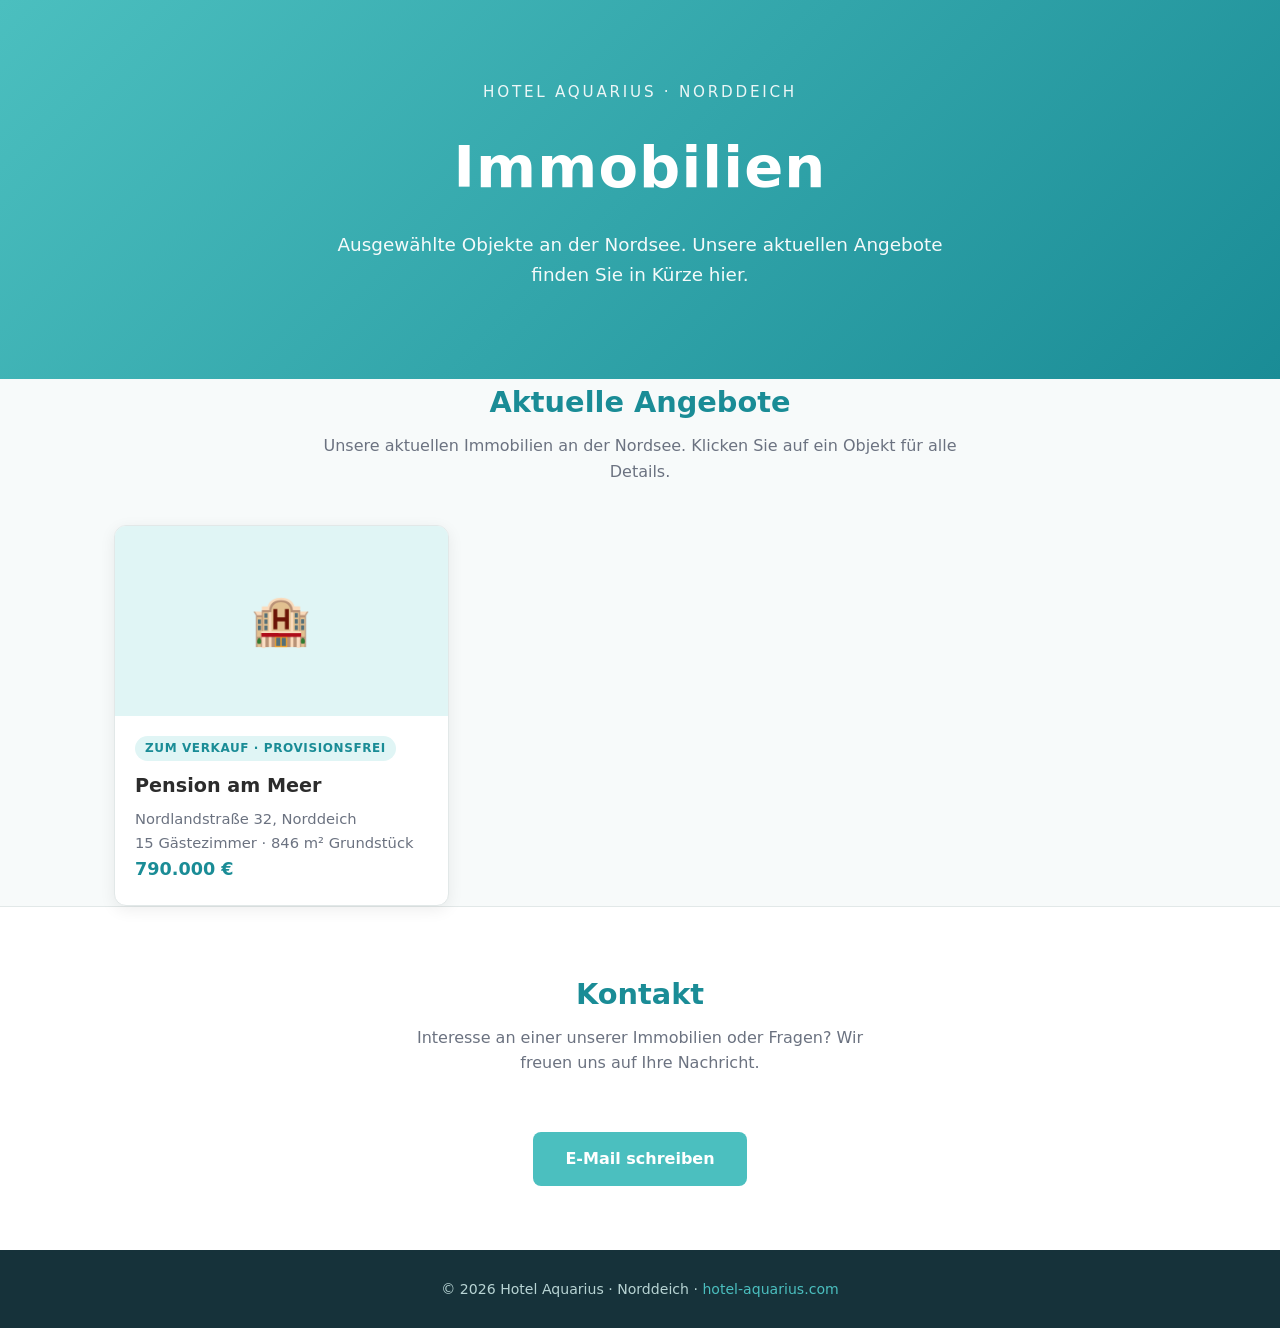
==== commit e920c521: "Immobilien: Übersicht als Hauptseite, Pension als Unterseite - index.html = Objekt-Übersicht (Haupts" ====
--- a/immobilien/index.html
+++ b/immobilien/index.html
@@ -1,580 +1,201 @@
 <!DOCTYPE html>
 <html lang="de">
 <head>
-<meta charset="utf-8">
-<meta name="viewport" content="width=device-width, initial-scale=1">
-<title>Pension am Meer · Nordlandstraße 32, Norddeich — Verkauf | 790.000 €</title>
-<meta name="description" content="Provisionsfreies Pensionshaus mit 15 Gästezimmern, vier Schritte vom Deich in Norddeich. 846 m² Grundstück, Verkehrswert 790.000 €, Verkehrswertgutachten 2026 vorhanden.">
-<link rel="preconnect" href="https://fonts.googleapis.com">
-<link rel="preconnect" href="https://fonts.gstatic.com" crossorigin>
-<link href="https://fonts.googleapis.com/css2?family=Cormorant+Garamond:ital,wght@0,500;0,600;1,500;1,600&family=Manrope:wght@400;500;600;700;800&family=JetBrains+Mono:wght@400;500&display=swap" rel="stylesheet">
+<meta charset="UTF-8">
+<meta name="viewport" content="width=device-width, initial-scale=1.0">
+<title>Immobilien · Hotel Aquarius Norddeich</title>
+<meta name="description" content="Immobilien-Angebote – Hotel Aquarius, Norddeich.">
 <style>
-/* Marken-Display: Felixti (falls als Systemschrift/Datei vorhanden), sonst sauberer Fallback auf Cormorant Garamond.
-   Zum Aktivieren der echten Felixti: @font-face mit eigener Schriftdatei ergänzen. */
-:root{
-  --slate-ink:#1B1918; --slate-700:#2c2926; --slate-500:#5b5651;
-  --aqua-teal:#5DBFCB; --aqua-teal-deep:#3E9DA9; --aqua-teal-ink:#1F5A62;
-  --sand-50:#FAF6EF; --sand-100:#F2EADD; --sand-200:#E8DCC8; --sand:#D9C7A8;
-  --foam-50:#F1F8F8; --foam-100:#EAF4F4;
-  --paper:#FCFBF7; --coral:#D9614A; --buoy:#E8B547;
-  --line:#E6E1DA; --fg1:#1B1918; --fg2:#5b5651;
-  --r-lg:14px; --r-md:8px; --r-pill:999px;
-  --shadow-1:0 1px 2px rgba(27,25,24,.05),0 1px 3px rgba(27,25,24,.06);
-  --shadow-2:0 4px 12px rgba(27,25,24,.07);
-  --shadow-3:0 14px 38px rgba(27,25,24,.13);
-  --ease-out:cubic-bezier(0.16,1,0.3,1); --dur:220ms;
-  --display:'Felixti','Cormorant Garamond',Georgia,serif;
-  --serif:'Cormorant Garamond',Georgia,serif;
-  --sans:'Manrope',-apple-system,Segoe UI,Roboto,sans-serif;
-  --mono:'JetBrains Mono',ui-monospace,monospace;
-  --maxw:1200px;
-}
-*{box-sizing:border-box;margin:0;padding:0}
-html{scroll-behavior:smooth}
-body{font-family:var(--sans);color:var(--fg1);background:var(--paper);font-size:17px;line-height:1.62;-webkit-font-smoothing:antialiased}
-img{display:block;max-width:100%}
-a{color:var(--aqua-teal-ink);text-decoration:none;transition:color var(--dur) var(--ease-out)}
-a:hover{color:var(--aqua-teal-deep)}
-.wrap{max-width:var(--maxw);margin:0 auto;padding:0 28px}
-.narrow{max-width:880px}
-section{padding:84px 0}
-@media(max-width:760px){section{padding:52px 0}}
-
-.eyebrow{font-family:var(--sans);font-weight:700;text-transform:uppercase;letter-spacing:.22em;font-size:12.5px;color:var(--aqua-teal-deep)}
-h1,h2,h3{font-family:var(--display);font-weight:600;text-transform:uppercase;letter-spacing:.03em;color:var(--slate-ink);line-height:1.05}
-h2{font-size:clamp(30px,4.6vw,52px);margin:14px 0 8px}
-h3{font-size:22px;letter-spacing:.04em}
-.flourish{font-family:var(--serif);font-style:italic;text-transform:none;letter-spacing:0;color:var(--aqua-teal-ink);font-weight:500}
-p{margin:10px 0}
-.lead{font-size:21px;color:var(--slate-700)}
-
-/* BUTTONS */
-.btn{display:inline-flex;align-items:center;gap:9px;font-family:var(--sans);font-weight:700;font-size:15px;border-radius:var(--r-pill);padding:13px 26px;cursor:pointer;border:1.5px solid transparent;transition:all var(--dur) var(--ease-out)}
-.btn-primary{background:var(--slate-ink);color:#fff}
-.btn-primary:hover{background:var(--slate-700);color:#fff;transform:translateY(-1px)}
-.btn-accent{background:var(--aqua-teal-deep);color:#fff}
-.btn-accent:hover{background:var(--aqua-teal-ink);color:#fff}
-.btn-ghost{background:transparent;border-color:rgba(255,255,255,.6);color:#fff}
-.btn-ghost:hover{background:#fff;color:var(--slate-ink)}
-
-/* HEADER */
-header{position:sticky;top:0;z-index:60;transition:background var(--dur) var(--ease-out),box-shadow var(--dur) var(--ease-out)}
-/* Über dem Titelbild: dezente Schutz-Abdunklung, damit weiße Menüschrift immer lesbar ist */
-header.on-photo:not(.scrolled){background:linear-gradient(180deg,rgba(18,16,15,.58) 0%,rgba(18,16,15,.18) 60%,rgba(18,16,15,0) 100%)}
-header.scrolled{background:rgba(252,251,247,.9);backdrop-filter:blur(14px);border-bottom:1px solid var(--line)}
-.nav{display:flex;align-items:center;justify-content:space-between;height:70px}
-.wordmark{display:flex;flex-direction:column;line-height:1}
-.wordmark .nm{font-family:var(--display);text-transform:uppercase;letter-spacing:.08em;font-size:19px;color:var(--slate-ink);font-weight:600}
-.wordmark .sub{font-family:var(--sans);text-transform:uppercase;letter-spacing:.22em;font-size:9.5px;color:var(--aqua-teal-deep);font-weight:700;margin-top:3px}
-.nav-links{display:flex;gap:30px;align-items:center}
-.nav-links a{font-family:var(--sans);text-transform:uppercase;letter-spacing:.16em;font-size:12px;font-weight:700;color:var(--slate-700)}
-.nav-links a:hover{color:var(--aqua-teal-deep)}
-header.on-photo:not(.scrolled) .wordmark .nm{color:#fff;text-shadow:0 1px 10px rgba(0,0,0,.45)}
-header.on-photo:not(.scrolled) .wordmark .sub{color:#fff;opacity:.85;text-shadow:0 1px 8px rgba(0,0,0,.4)}
-header.on-photo:not(.scrolled) .nav-links a{color:#fff;text-shadow:0 1px 10px rgba(0,0,0,.45)}
-
-/* HERO */
-.hero{position:relative;min-height:90vh;display:flex;align-items:flex-end;color:#fff;background-size:cover;background-position:center}
-.hero::after{content:"";position:absolute;inset:0;background:rgba(27,25,24,.42)}
-.hero .inner{position:relative;z-index:2;width:100%;padding-bottom:64px}
-.hero .eyebrow{color:var(--aqua-teal)}
-.hero h1{color:#fff;font-size:clamp(46px,8.4vw,108px);margin:18px 0 6px;letter-spacing:.02em}
-.hero .flourish{color:#fff;font-size:clamp(22px,3.2vw,34px);display:block;margin-bottom:30px;opacity:.95}
-.hero .pricebar{display:flex;flex-wrap:wrap;gap:16px;align-items:center}
-.hero .pricebox{background:var(--paper);color:var(--slate-ink);padding:14px 26px;border-radius:var(--r-md)}
-.hero .pricebox small{display:block;font-family:var(--sans);font-size:11px;text-transform:uppercase;letter-spacing:.18em;font-weight:700;color:var(--aqua-teal-ink)}
-.hero .pricebox b{font-family:var(--display);font-size:34px;letter-spacing:.02em}
-
-/* FACTS */
-.facts{background:var(--slate-ink);color:#fff}
-.facts .row{display:grid;grid-template-columns:repeat(6,1fr);gap:8px;padding:34px 0}
-.fact{text-align:center;padding:8px;border-right:1px solid rgba(255,255,255,.12)}
-.fact:last-child{border-right:none}
-.fact b{display:block;font-family:var(--display);font-size:30px;color:var(--aqua-teal);letter-spacing:.02em}
-.fact span{font-family:var(--sans);font-size:11px;color:rgba(255,255,255,.62);text-transform:uppercase;letter-spacing:.12em}
-
-.soft{background:var(--foam-50)}
-.sand{background:var(--sand-50)}
-.dark{background:var(--slate-ink);color:#fff}
-.dark h2,.dark h3{color:#fff}
-.dark .lead{color:rgba(255,255,255,.8)}
-.dark .flourish{color:var(--aqua-teal)}
-
-.grid2{display:grid;grid-template-columns:1.1fr .9fr;gap:54px;align-items:start}
-@media(max-width:860px){.grid2{grid-template-columns:1fr;gap:30px}}
-
-/* SPECS TABLE */
-.specs{width:100%;border-collapse:collapse;font-size:16px}
-.specs td{padding:12px 2px;border-bottom:1px solid var(--line)}
-.specs td:first-child{color:var(--fg2)}
-.specs td:last-child{color:var(--slate-ink);font-weight:600;text-align:right}
-.dark .specs td{border-color:rgba(255,255,255,.14)}
-.dark .specs td:first-child{color:rgba(255,255,255,.6)}
-.dark .specs td:last-child{color:#fff}
-
-/* FEATURE LIST */
-.feature-list{list-style:none;display:grid;grid-template-columns:1fr 1fr;gap:11px 30px;margin-top:22px}
-@media(max-width:860px){.feature-list{grid-template-columns:1fr}}
-.feature-list li{position:relative;padding-left:30px;font-size:16px;color:var(--slate-700)}
-.feature-list li::before{content:"";position:absolute;left:0;top:9px;width:14px;height:14px;border-radius:50%;border:1.5px solid var(--aqua-teal-deep)}
-.feature-list li::after{content:"";position:absolute;left:5px;top:13px;width:5px;height:5px;border-radius:50%;background:var(--aqua-teal-deep)}
-
-/* GALLERY */
-.gallery{display:grid;grid-template-columns:repeat(4,1fr);gap:14px}
-.gallery a{overflow:hidden;border-radius:var(--r-md);display:block;box-shadow:var(--shadow-1)}
-.gallery img{width:100%;height:210px;object-fit:cover;transition:transform .6s var(--ease-out)}
-.gallery a:hover img{transform:scale(1.06)}
-.gallery .big{grid-column:span 2;grid-row:span 2}
-.gallery .big img{height:434px}
-@media(max-width:860px){.gallery{grid-template-columns:repeat(2,1fr)}.gallery .big{grid-column:span 2}.gallery .big img{height:250px}}
-
-/* MAPS */
-.maps{display:grid;grid-template-columns:1fr 1fr;gap:24px;margin-top:46px}
-@media(max-width:860px){.maps{grid-template-columns:1fr}}
-.mapcard{background:#fff;border:1px solid var(--line);border-radius:var(--r-lg);overflow:hidden;box-shadow:var(--shadow-1);margin:0}
-.mapcard img{width:100%;height:320px;object-fit:cover;background:#eee}
-.mapcard figcaption{padding:18px 22px;font-size:14.5px;color:var(--slate-700);line-height:1.55}
-.mapcard figcaption b{color:var(--slate-ink);font-weight:700}
-.mapcard .src{display:block;font-family:var(--mono);font-size:10.5px;color:var(--fg2);margin-top:8px}
-
-/* DISTANCES */
-.dist{list-style:none;display:grid;grid-template-columns:1fr 1fr;gap:0 40px;margin-top:8px}
-@media(max-width:860px){.dist{grid-template-columns:1fr}}
-.dist li{display:flex;justify-content:space-between;border-bottom:1px solid var(--line);padding:12px 0}
-.dist li span:last-child{color:var(--slate-ink);font-weight:600}
-
-/* KENNZAHL CARDS */
-.kpis{display:grid;grid-template-columns:repeat(5,1fr);gap:14px;margin:26px 0}
-@media(max-width:860px){.kpis{grid-template-columns:repeat(2,1fr)}}
-.kpi{background:var(--paper);border:1px solid var(--line);border-radius:var(--r-lg);padding:20px 18px;box-shadow:var(--shadow-1)}
-.kpi .v{font-family:var(--display);font-size:28px;color:var(--slate-ink);letter-spacing:.02em}
-.kpi .k{font-family:var(--sans);font-size:11px;text-transform:uppercase;letter-spacing:.13em;color:var(--fg2);font-weight:700;margin-top:8px}
-.kpi.accent{background:var(--slate-ink)}
-.kpi.accent .v{color:var(--aqua-teal)}
-.kpi.accent .k{color:rgba(255,255,255,.65)}
-
-/* CARD */
-.card{background:#fff;border:1px solid var(--line);border-radius:var(--r-lg);box-shadow:var(--shadow-1);transition:all var(--dur) var(--ease-out)}
-.card:hover{box-shadow:var(--shadow-3);transform:translateY(-4px)}
-.panel{background:var(--paper);border:1px solid var(--line);border-radius:var(--r-lg);padding:26px 28px}
-
-/* CALC TABLE */
-.calc{width:100%;border-collapse:collapse;font-size:15.5px}
-.calc td{padding:10px 6px;border-bottom:1px solid var(--line)}
-.calc td:last-child{text-align:right;font-variant-numeric:tabular-nums;font-weight:600;color:var(--slate-ink);white-space:nowrap}
-.calc tr.sum td{border-top:2px solid var(--slate-ink);border-bottom:none;font-weight:700}
-.calc tr.sum td:last-child{color:var(--aqua-teal-ink);font-size:17px}
-.calc tr.minor td{color:var(--fg2)}
-.calc .note{font-family:var(--mono);font-size:12px;color:var(--fg2)}
-
-.tablewrap{overflow-x:auto}
-.scn{width:100%;border-collapse:collapse;font-size:15px}
-.scn th,.scn td{padding:11px 10px;text-align:right;border-bottom:1px solid var(--line);font-variant-numeric:tabular-nums}
-.scn th:first-child,.scn td:first-child{text-align:left}
-.scn thead th{font-family:var(--sans);text-transform:uppercase;letter-spacing:.1em;font-size:11px;color:var(--fg2);font-weight:700}
-.scn tr.hi td{background:var(--foam-100);font-weight:700;color:var(--slate-ink)}
-.scn tr.hi td:first-child{border-left:3px solid var(--aqua-teal-deep)}
-
-.figure{margin-top:8px}
-.figure img{width:100%;border-radius:var(--r-md);border:1px solid var(--line)}
-.figcap{font-family:var(--mono);font-size:12px;color:var(--fg2);margin-top:8px}
-
-.banner{background:linear-gradient(0deg,var(--slate-ink),var(--slate-700));color:#fff;border-radius:var(--r-lg);padding:34px 38px;display:flex;flex-wrap:wrap;justify-content:space-between;align-items:center;gap:22px;margin-top:30px}
-.banner h3{color:#fff}
-.banner p{color:rgba(255,255,255,.78);max-width:600px;margin-top:8px}
-.banner .pill{background:var(--aqua-teal-deep);color:#fff;font-weight:700;padding:13px 24px;border-radius:var(--r-pill);white-space:nowrap}
-
-.points{display:grid;grid-template-columns:1fr 1fr;gap:20px}
-@media(max-width:860px){.points{grid-template-columns:1fr}}
-.pc{border-radius:var(--r-lg);padding:26px 28px;border:1px solid var(--line)}
-.pc.s{background:var(--foam-50)}
-.pc.h{background:var(--sand-50)}
-.pc h3{font-size:18px;margin-bottom:10px}
-.pc.s h3{color:var(--aqua-teal-ink)}.pc.h h3{color:var(--coral)}
-.pc ul{list-style:none}
-.pc li{position:relative;padding-left:24px;margin:9px 0;color:var(--slate-700);font-size:15.5px}
-.pc.s li::before{content:"→";position:absolute;left:0;color:var(--aqua-teal-deep);font-weight:700}
-.pc.h li::before{content:"·";position:absolute;left:4px;color:var(--coral);font-weight:700;font-size:20px;top:-4px}
-
-/* CONTACT */
-.contact .cbox{display:grid;grid-template-columns:1fr 1fr;gap:46px;align-items:center;margin-top:18px}
-@media(max-width:860px){.contact .cbox{grid-template-columns:1fr}}
-.who b{font-family:var(--display);font-size:24px;letter-spacing:.03em}
-.who p{color:rgba(255,255,255,.72);margin-top:6px}
-.cbtns{display:flex;flex-direction:column;gap:13px}
-.cbtns a{display:flex;align-items:center;gap:14px;background:rgba(255,255,255,.06);border:1px solid rgba(255,255,255,.18);padding:16px 20px;border-radius:var(--r-lg);color:#fff;font-weight:600;transition:all var(--dur) var(--ease-out)}
-.cbtns a:hover{background:rgba(255,255,255,.13)}
-.cbtns a .em{width:42px;height:42px;border-radius:var(--r-md);background:var(--aqua-teal-deep);color:#fff;display:grid;place-items:center;font-size:18px;font-weight:700;flex-shrink:0}
-.cbtns a small{display:block;font-weight:400;color:rgba(255,255,255,.66);font-size:13px}
-
-footer{background:#12100f;color:rgba(255,255,255,.6);font-size:14px;padding:40px 0}
-footer .top{display:flex;flex-wrap:wrap;justify-content:space-between;gap:18px;align-items:center;border-bottom:1px solid rgba(255,255,255,.12);padding-bottom:20px}
-footer .top .bm{font-family:var(--display);text-transform:uppercase;letter-spacing:.08em;font-size:18px;color:#fff}
-footer a{color:var(--aqua-teal)}
-.disc{font-size:12.5px;color:rgba(255,255,255,.42);margin-top:18px;line-height:1.6}
-
-/* reveal — content is ALWAYS visible; the .in class only replays a subtle fade-up.
-   This guarantees nothing is ever hidden, even if JS/observer fails. */
-.reveal{opacity:1;transform:none}
-.reveal.in{animation:rise .6s var(--ease-out) both}
-@keyframes rise{from{opacity:.35;transform:translateY(12px)}to{opacity:1;transform:none}}
-@media(prefers-reduced-motion:reduce){.reveal.in{animation:none}}
-
-/* LIGHTBOX */
-.lb{position:fixed;inset:0;background:rgba(18,16,15,.95);display:none;z-index:100;align-items:center;justify-content:center;padding:30px}
-.lb.open{display:flex}
-.lb img{max-width:94%;max-height:92%;border-radius:var(--r-md)}
-.lb .x{position:absolute;top:20px;right:30px;color:#fff;font-size:38px;cursor:pointer;line-height:1}
-.lb .nv{position:absolute;top:50%;transform:translateY(-50%);color:#fff;font-size:46px;cursor:pointer;user-select:none;padding:0 20px}
-.lb .pv{left:4px}.lb .nx{right:4px}
+  :root {
+    --teal:       #4BBFBF;
+    --teal-dark:  #1A8C96;
+    --teal-light: #e0f5f5;
+    --bg:         #f7fafa;
+    --white:      #ffffff;
+    --text:       #2c2c2c;
+    --gray:       #6b7280;
+    --border:     #e2e8e8;
+    --shadow:     0 4px 16px rgba(0,0,0,0.07);
+  }
+  * { box-sizing: border-box; margin: 0; padding: 0; }
+  html { scroll-behavior: smooth; }
+  body {
+    font-family: "Segoe UI", system-ui, -apple-system, sans-serif;
+    color: var(--text);
+    background: var(--bg);
+    line-height: 1.6;
+  }
+  a { color: var(--teal-dark); }
+
+  /* ── Hero ──────────────────────────────────────────────── */
+  .hero {
+    background: linear-gradient(135deg, var(--teal) 0%, var(--teal-dark) 100%);
+    color: var(--white);
+    padding: 80px 24px 90px;
+    text-align: center;
+  }
+  .hero .brand {
+    font-size: 0.95rem;
+    letter-spacing: 0.18em;
+    text-transform: uppercase;
+    opacity: 0.9;
+    margin-bottom: 18px;
+  }
+  .hero h1 {
+    font-size: clamp(2.2rem, 5vw, 3.6rem);
+    font-weight: 800;
+    letter-spacing: 0.02em;
+    margin-bottom: 16px;
+  }
+  .hero p {
+    font-size: 1.15rem;
+    max-width: 620px;
+    margin: 0 auto;
+    opacity: 0.95;
+  }
+
+  /* ── Container ─────────────────────────────────────────── */
+  .wrap { max-width: 1100px; margin: 0 auto; padding: 0 24px; }
+  section { padding: 64px 0; }
+  section h2 {
+    font-size: 1.8rem;
+    color: var(--teal-dark);
+    margin-bottom: 8px;
+    text-align: center;
+  }
+  section .lead {
+    text-align: center;
+    color: var(--gray);
+    max-width: 640px;
+    margin: 0 auto 40px;
+  }
+
+  /* ── Objekt-Karten (Platzhalter) ──────────────────────── */
+  .grid {
+    display: grid;
+    grid-template-columns: repeat(auto-fill, minmax(300px, 1fr));
+    gap: 24px;
+  }
+  .card {
+    background: var(--white);
+    border: 1px solid var(--border);
+    border-radius: 12px;
+    overflow: hidden;
+    box-shadow: var(--shadow);
+    transition: transform 0.15s, box-shadow 0.15s;
+  }
+  .card:hover { transform: translateY(-4px); box-shadow: 0 8px 24px rgba(0,0,0,0.12); }
+  .card .thumb {
+    height: 190px;
+    background: var(--teal-light);
+    display: flex;
+    align-items: center;
+    justify-content: center;
+    color: var(--teal-dark);
+    font-size: 3rem;
+  }
+  .card .body { padding: 18px 20px 22px; }
+  .card .badge {
+    display: inline-block;
+    background: var(--teal-light);
+    color: var(--teal-dark);
+    font-size: 0.75rem;
+    font-weight: 700;
+    padding: 3px 10px;
+    border-radius: 20px;
+    margin-bottom: 10px;
+    text-transform: uppercase;
+    letter-spacing: 0.05em;
+  }
+  .card h3 { font-size: 1.2rem; margin-bottom: 6px; }
+  .card .meta { color: var(--gray); font-size: 0.92rem; }
+
+  /* ── Kontakt ───────────────────────────────────────────── */
+  .contact {
+    background: var(--white);
+    border-top: 1px solid var(--border);
+  }
+  .contact-box {
+    max-width: 520px;
+    margin: 0 auto;
+    text-align: center;
+  }
+  .btn {
+    display: inline-block;
+    background: var(--teal);
+    color: var(--white);
+    text-decoration: none;
+    font-weight: 700;
+    padding: 14px 32px;
+    border-radius: 8px;
+    margin-top: 16px;
+    transition: background 0.15s;
+  }
+  .btn:hover { background: var(--teal-dark); }
+
+  /* ── Footer ────────────────────────────────────────────── */
+  footer {
+    background: #16323a;
+    color: #b8d4d4;
+    text-align: center;
+    padding: 28px 24px;
+    font-size: 0.88rem;
+  }
+  footer a { color: var(--teal); text-decoration: none; }
 </style>
-<noscript><style>.reveal{opacity:1!important;transform:none!important}</style></noscript>
 </head>
 <body>
 
-<header id="hdr" class="on-photo">
-  <div class="wrap nav">
-    <div class="wordmark">
-      <span class="nm">Nordlandstraße 32</span>
-      <span class="sub">Pension · Norddeich</span>
-    </div>
-    <nav class="nav-links">
-      <a href="#objekt">Objekt</a>
-      <a href="#galerie">Galerie</a>
-      <a href="#lage">Lage</a>
-      <a href="#wirtschaft">Wirtschaftlichkeit</a>
-      <a href="#kontakt">Kontakt</a>
-    </nav>
-  </div>
-</header>
-
-<!-- HERO -->
-<div class="hero" id="hero" style="background-image:url('[data-uri]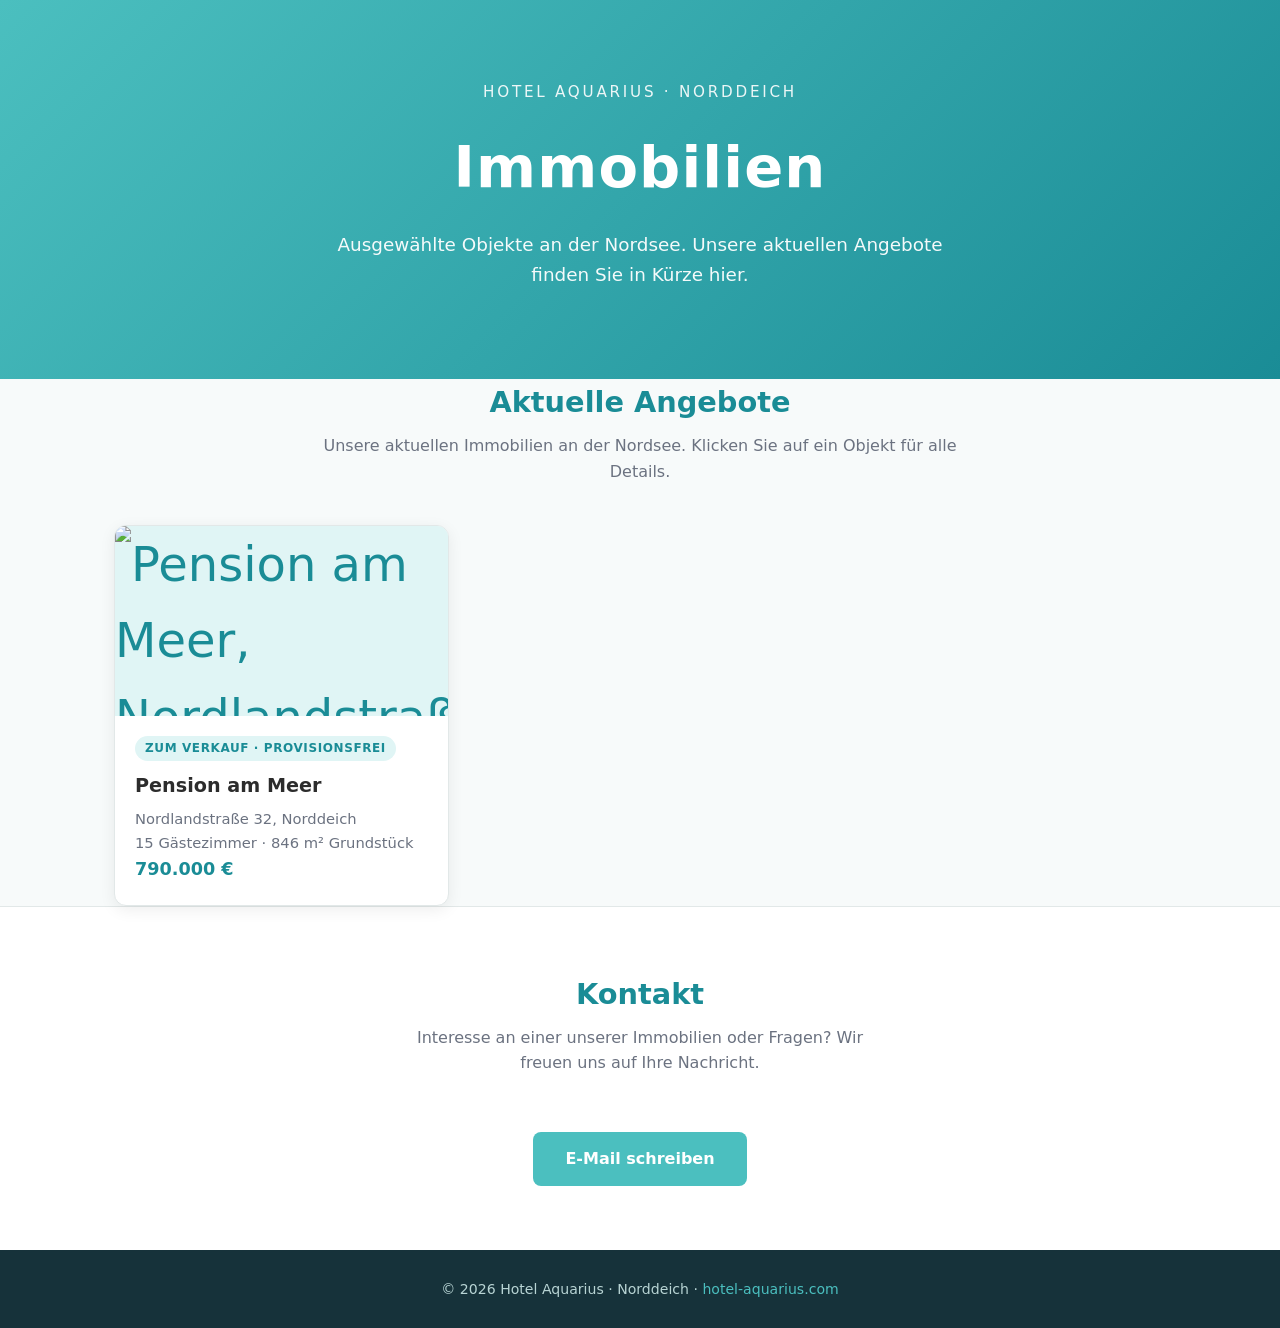
==== commit 4705fc31: "Immobilien-Übersicht: echtes Hero-Foto in der Pension-Karte Hero-Bild aus der Detailseite extrahiert" ====
--- a/immobilien/index.html
+++ b/immobilien/index.html
@@ -165,7 +165,10 @@
         <!-- Echtes Objekt: verlinkt auf die Detailseite -->
         <a class="card" href="/nordlandstrasse-32.html"
            style="display:block; text-decoration:none; color:inherit;">
-          <div class="thumb">🏨</div>
+          <div class="thumb" style="padding:0;">
+            <img src="/pension-hero.jpg" alt="Pension am Meer, Nordlandstraße 32"
+                 style="width:100%; height:100%; object-fit:cover; display:block;">
+          </div>
           <div class="body">
             <span class="badge">Zum Verkauf · provisionsfrei</span>
             <h3>Pension am Meer</h3>
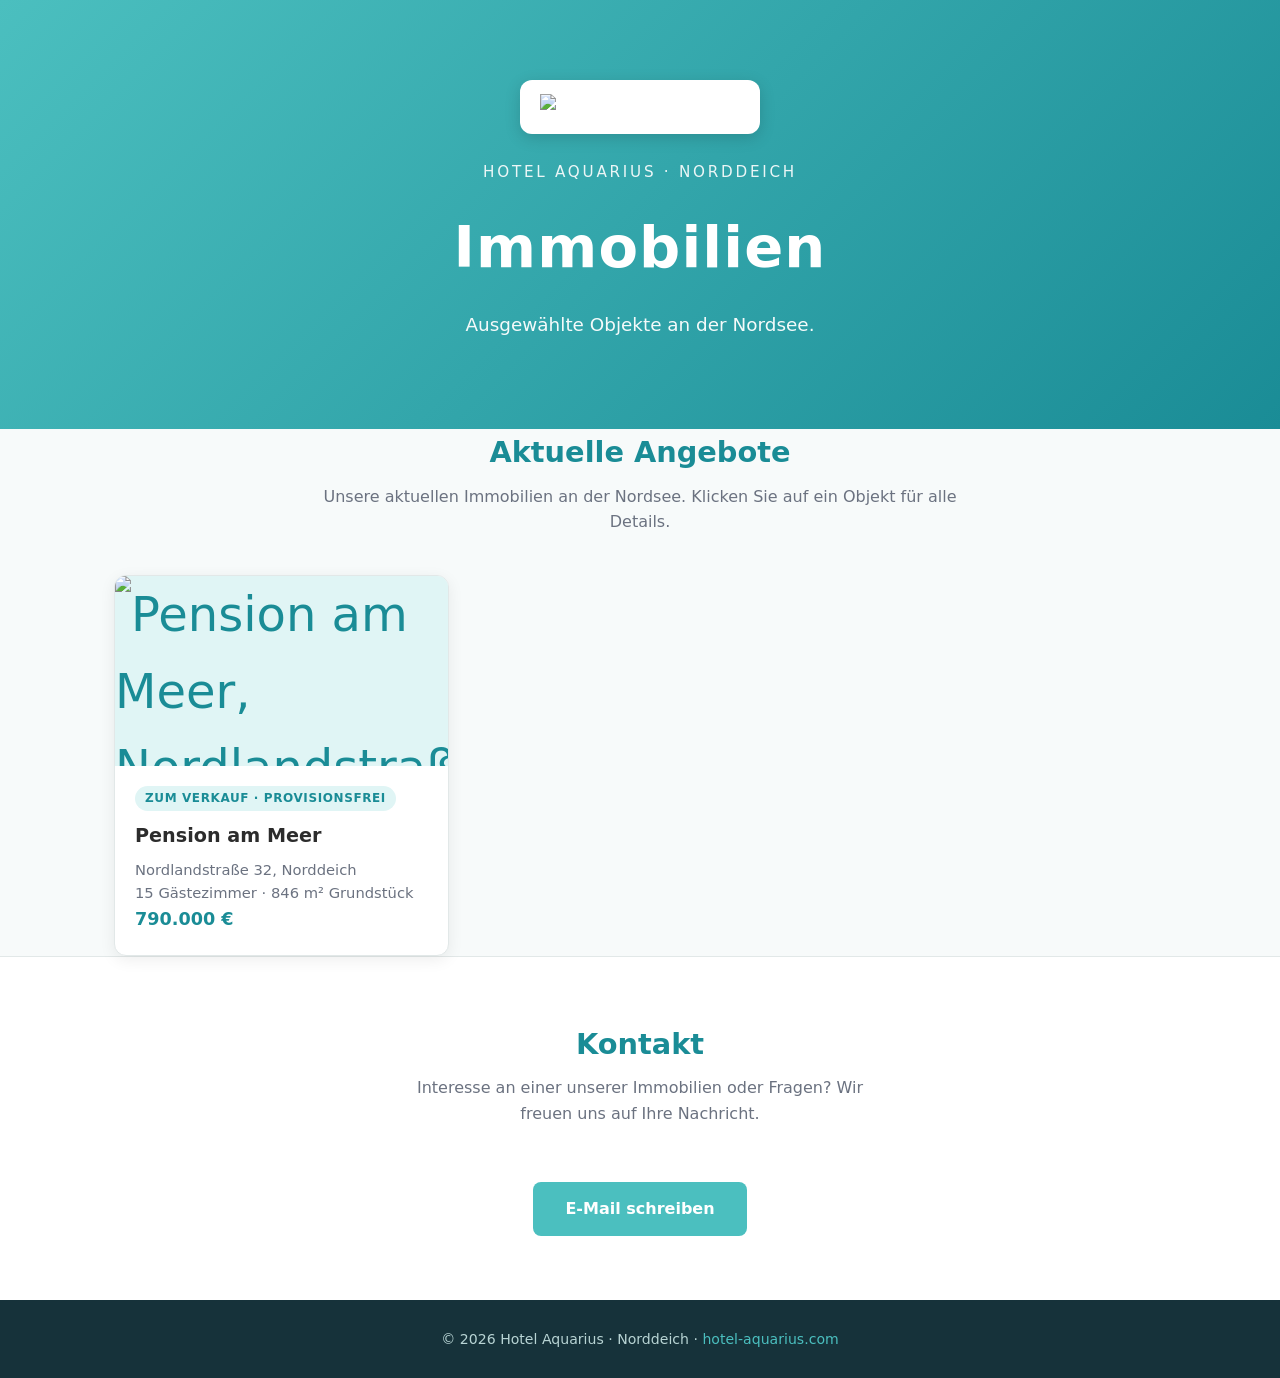
==== commit c282f388: "Immobilien-Übersicht: Hotel-Aquarius-Logo oben, Platzhalter-Text gestrichen - Hotel-Aquarius-Logo ga" ====
--- a/immobilien/index.html
+++ b/immobilien/index.html
@@ -147,10 +147,13 @@
 <body>
 
   <header class="hero">
+    <img src="/logo.jpg" alt="Hotel Aquarius"
+         style="display:block; margin:0 auto 26px; max-width:240px; width:60%;
+                background:#fff; padding:14px 20px; border-radius:12px;
+                box-shadow:0 4px 16px rgba(0,0,0,0.15);">
     <div class="brand">Hotel Aquarius · Norddeich</div>
     <h1>Immobilien</h1>
-    <p>Ausgewählte Objekte an der Nordsee. Unsere aktuellen Angebote
-       finden Sie in Kürze hier.</p>
+    <p>Ausgewählte Objekte an der Nordsee.</p>
   </header>
 
   <main>
